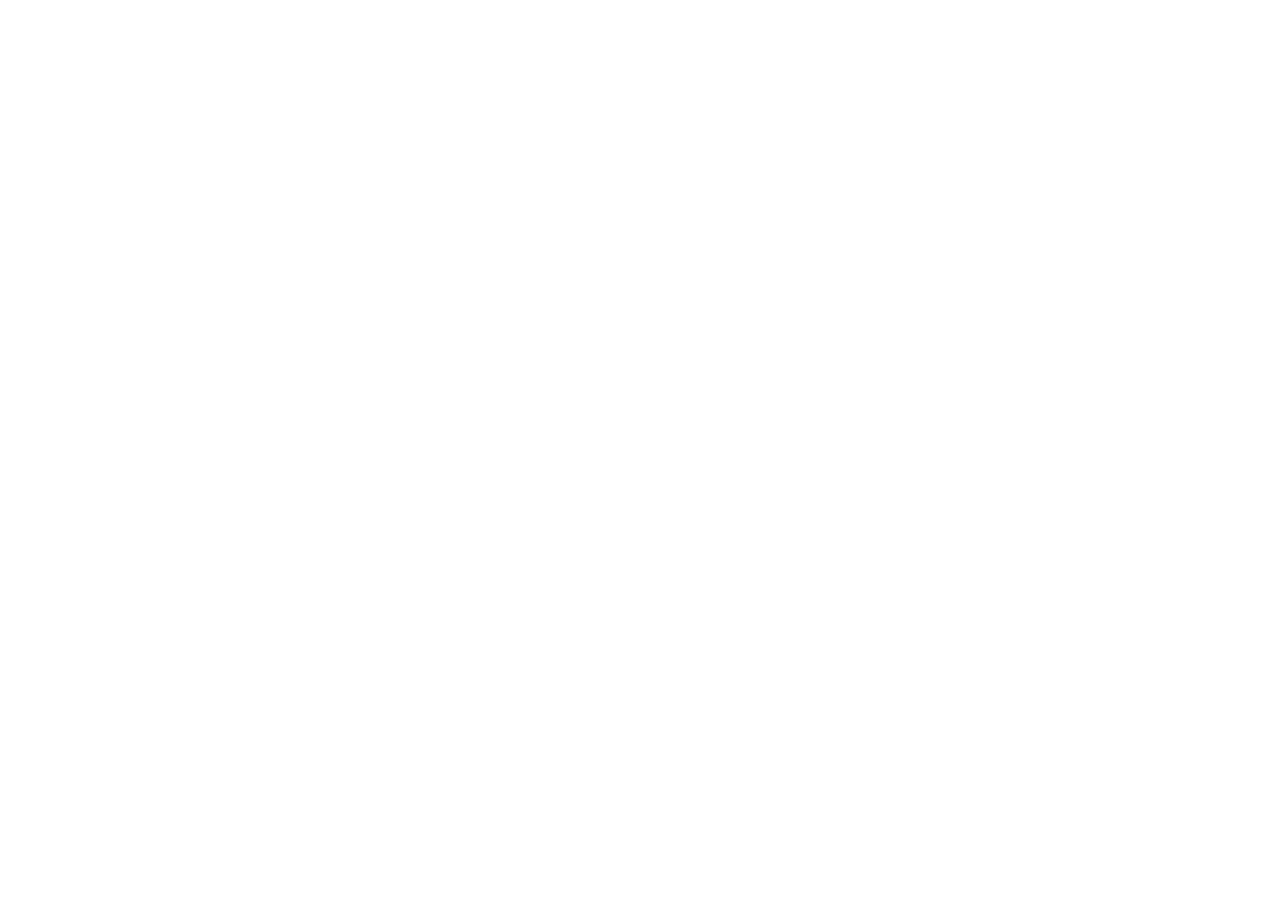
==== index.html @ 56e361b0 "Primeiro commit" ====
<!DOCTYPE html>
<html lang="en">

<head>
  <meta charset="UTF-8">
  <meta http-equiv="X-UA-Compatible" content="IE=edge">
  <meta name="viewport" content="width=device-width, initial-scale=1.0">
  <meta name="description" content="Bicicletas elétricas de alta precisão e qualidade,  feitas sob medida para o cliente. Explore o mundo na sua velocidade com a Bikcraft.">
  <link rel="stylesheet" href="./css/style.css">
  <title>Bikcraft - Bicicletas Elétricas</title>
</head>

<body>

</body>

</html>
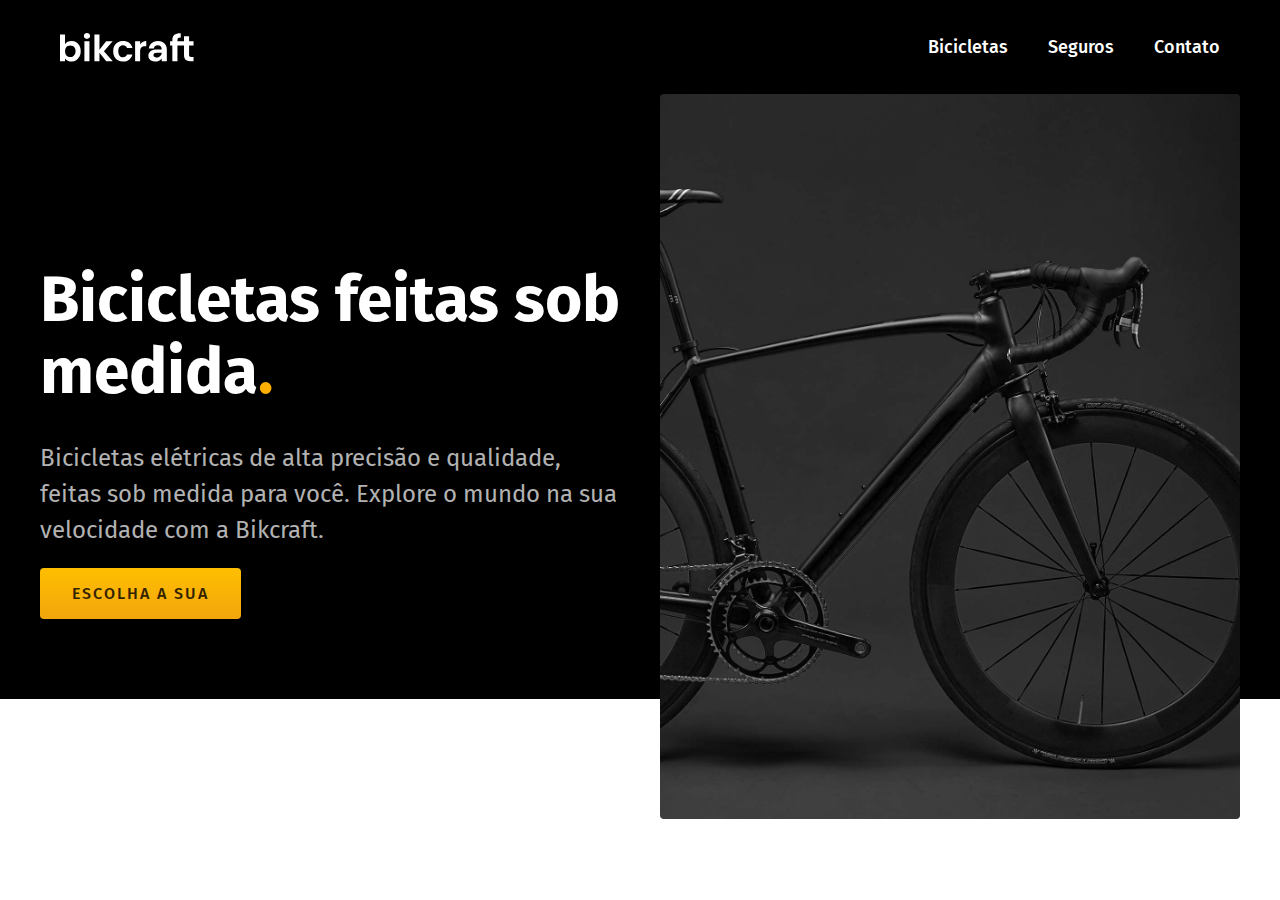
==== commit 4af3a6f2: "Intro Resp" ====
--- a/index.html
+++ b/index.html
@@ -6,12 +6,42 @@
   <meta http-equiv="X-UA-Compatible" content="IE=edge">
   <meta name="viewport" content="width=device-width, initial-scale=1.0">
   <meta name="description" content="Bicicletas elétricas de alta precisão e qualidade,  feitas sob medida para o cliente. Explore o mundo na sua velocidade com a Bikcraft.">
+  <link rel="preconnect" href="https://fonts.googleapis.com">
+  <link rel="preconnect" href="https://fonts.gstatic.com" crossorigin>
+  <link href="https://fonts.googleapis.com/css2?family=Fira+Sans:ital,wght@0,100;0,200;0,300;0,400;0,500;0,600;0,700;0,800;0,900;1,100;1,200;1,300;1,400;1,500;1,600;1,700;1,800;1,900&display=swap" rel="stylesheet">
   <link rel="stylesheet" href="./css/style.css">
   <title>Bikcraft - Bicicletas Elétricas</title>
 </head>
 
 <body>
+  <header class="header-bg">
+    <section class="header">
+      <a href="./">
+        <img src="./img/bikcraft.svg" alt="Bikcraft">
+      </a>
+      <nav aria-label="primaria">
+        <ul class="header-menu">
+          <li><a href="./bicicletas.html">Bicicletas</a></li>
+          <li><a href="./seguros.html">Seguros</a></li>
+          <li><a href="./contato.html">Contato</a></li>
+        </ul>
+      </nav>
+    </section>
+  </header>
+  <main class="introducao-bg">
+    <section class="introducao">
+      <div class="introducao-conteudo">
+        <h1>Bicicletas feitas sob medida<span>.</span>
+        </h1>
+        <p>Bicicletas elétricas de alta precisão e qualidade, feitas sob medida para você. Explore o mundo na sua velocidade com a Bikcraft.</p>
+        <a href="./bicicletas.html">escolha a sua</a>
+      </div>
+      <div>
+        <img src="./img/fotos/introducao.jpg" alt="Bicleta Preta">
+      </div>
 
+    </section>
+  </main>
 </body>
 
 </html>--- a/css/style.css
+++ b/css/style.css
@@ -0,0 +1,218 @@
+body {
+  margin: 0px;
+  font-family: "Fira Sans", sans-serif;
+}
+
+h1,
+h2,
+h3,
+h4,
+h5,
+p,
+ul,
+li {
+  margin: 0;
+  padding: 0;
+}
+
+img {
+  max-width: 100%;
+  display: block;
+}
+
+ul {
+  list-style: none;
+}
+
+a {
+  color: inherit;
+  text-decoration: none;
+}
+
+.header-bg {
+  background-color: #000000;
+}
+
+.header {
+  display: flex;
+  flex-wrap: wrap;
+  gap: 20px;
+  justify-content: space-between;
+  align-items: center;
+  box-sizing: border-box;
+  padding: 20px;
+  max-width: 1200px;
+  margin-left: auto;
+  margin-right: auto;
+}
+
+.header-menu {
+  display: flex;
+  flex-wrap: wrap;
+  gap: 40px;
+}
+
+.header-menu a {
+  display: inline-block;
+  padding: 16px 0px;
+  color: #ffffff;
+  font-size: 18px;
+  position: relative;
+  font-weight: 500;
+}
+
+.header-menu a:after {
+  content: "";
+  width: 0px;
+  height: 2px;
+  display: block;
+  background-color: #ffb000;
+  margin-top: 4px;
+  position: absolute;
+}
+
+.header-menu a:hover:after {
+  width: 35%;
+  transition: ease-in-out 0.3s;
+  color: #ffb000;
+}
+
+.header-menu a:hover {
+  transition: ease-in-out 0.5s;
+  color: #ffb000;
+}
+
+@media (max-width: 800px) {
+  .header-menu {
+    gap: 20px;
+  }
+
+  .header-menu a {
+    background-color: #111111;
+    padding: 12px 16px;
+    border-radius: 4px;
+  }
+
+  .header-menu a:hover {
+    background-color: #2e2e2e;
+  }
+
+  .header a::after {
+    display: none;
+  }
+}
+
+@media (max-width: 600px) {
+  .header-menu {
+    gap: 12px;
+  }
+
+  .header-menu a {
+    background-color: #111111;
+    padding: 8px 12px;
+    font-size: 14px;
+  }
+}
+
+.introducao-bg {
+  background-color: #000000;
+  color: #ffffff;
+  box-shadow: inset 0 -120px #ffffff;
+}
+
+.introducao {
+  display: grid;
+  grid-template-columns: 1fr 1fr;
+  gap: 0px 40px;
+  max-width: 1200px;
+  padding-left: 20px;
+  padding-right: 20px;
+  margin-left: auto;
+  margin-right: auto;
+}
+
+.introducao-conteudo {
+  align-self: end;
+  padding-bottom: 200px;
+}
+
+.introducao img {
+  height: 100%;
+  object-fit: cover;
+  border-radius: 4px;
+}
+
+.introducao h1 {
+  margin-bottom: 32px;
+  font-size: 64px;
+  line-height: 1.125;
+}
+
+.introducao h1 span {
+  color: #ffb000;
+}
+
+.introducao p {
+  margin-bottom: 20px;
+  font-size: 24px;
+  line-height: 1.5;
+  color: #b2b2b2;
+}
+
+.introducao a {
+  padding: 16px 32px;
+  display: inline-block;
+  background: linear-gradient(#ffbf00, #f2a50c);
+  border-radius: 4px;
+  text-transform: uppercase;
+  font-weight: 500;
+  letter-spacing: 2px;
+  color: #332200;
+  box-shadow: 0 1px 2px rgba(0, 0, 0, 0.4);
+}
+
+.introducao a:hover {
+  background: linear-gradient(#d39e00, #f1a100);
+}
+
+@media (max-width: 600px) {
+  .introducao a {
+    padding: 12px 16px;
+    font-size: 16px;
+  }
+}
+
+@media (max-width: 1200px) {
+  .introducao h1 {
+    font-size: 48px;
+  }
+  .introducao p {
+    font-size: 18px;
+  }
+}
+
+@media (max-width: 800px) {
+  .introducao-bg {
+    background-color: #111111;
+    padding-top: 40px;
+    box-shadow: inset 0 -60px #ffffff;
+  }
+
+  .introducao {
+    grid-template-columns: 1fr;
+    gap: 32px;
+  }
+
+  .introducao-conteudo {
+    padding-bottom: 0px;
+  }
+
+  .introducao h1 {
+    font-size: 32px;
+    margin-bottom: 16px;
+  }
+  introducao img {
+    height: 300px;
+    width: 100%;
+  }
+}
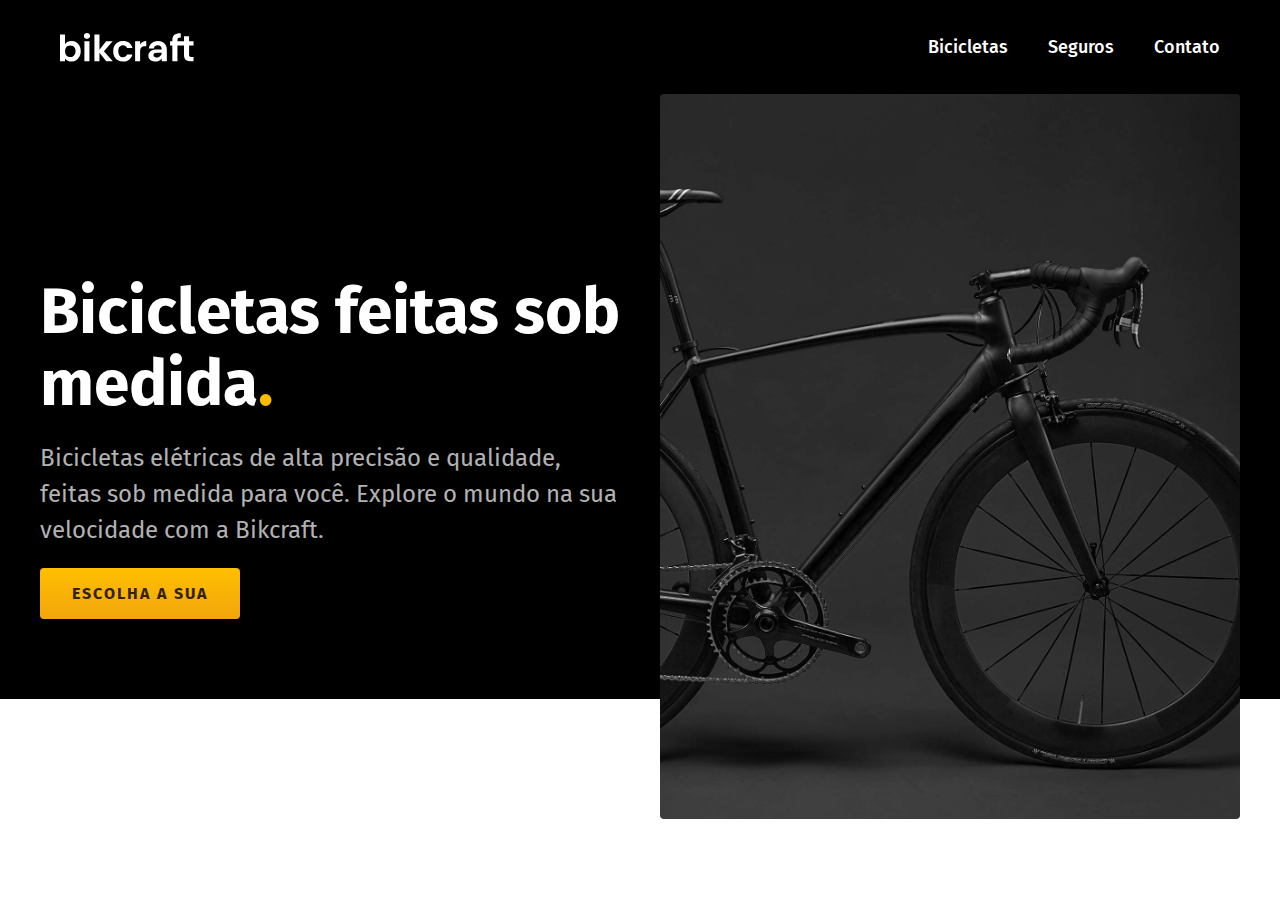
==== commit 3ce16256: "cores" ====
--- a/index.html
+++ b/index.html
@@ -31,10 +31,10 @@
   <main class="introducao-bg">
     <section class="introducao">
       <div class="introducao-conteudo">
-        <h1>Bicicletas feitas sob medida<span>.</span>
+        <h1 class="texto-grande cor-0">Bicicletas feitas sob medida<span class="cor-p1">.</span>
         </h1>
-        <p>Bicicletas elétricas de alta precisão e qualidade, feitas sob medida para você. Explore o mundo na sua velocidade com a Bikcraft.</p>
-        <a href="./bicicletas.html">escolha a sua</a>
+        <p class="texto-medio cor-5">Bicicletas elétricas de alta precisão e qualidade, feitas sob medida para você. Explore o mundo na sua velocidade com a Bikcraft.</p>
+        <a class="botao" href="./bicicletas.html">escolha a sua</a>
       </div>
       <div>
         <img src="./img/fotos/introducao.jpg" alt="Bicleta Preta">
--- a/css/style.css
+++ b/css/style.css
@@ -1,218 +1,6 @@
-body {
-  margin: 0px;
-  font-family: "Fira Sans", sans-serif;
-}
-
-h1,
-h2,
-h3,
-h4,
-h5,
-p,
-ul,
-li {
-  margin: 0;
-  padding: 0;
-}
-
-img {
-  max-width: 100%;
-  display: block;
-}
-
-ul {
-  list-style: none;
-}
-
-a {
-  color: inherit;
-  text-decoration: none;
-}
-
-.header-bg {
-  background-color: #000000;
-}
-
-.header {
-  display: flex;
-  flex-wrap: wrap;
-  gap: 20px;
-  justify-content: space-between;
-  align-items: center;
-  box-sizing: border-box;
-  padding: 20px;
-  max-width: 1200px;
-  margin-left: auto;
-  margin-right: auto;
-}
-
-.header-menu {
-  display: flex;
-  flex-wrap: wrap;
-  gap: 40px;
-}
-
-.header-menu a {
-  display: inline-block;
-  padding: 16px 0px;
-  color: #ffffff;
-  font-size: 18px;
-  position: relative;
-  font-weight: 500;
-}
-
-.header-menu a:after {
-  content: "";
-  width: 0px;
-  height: 2px;
-  display: block;
-  background-color: #ffb000;
-  margin-top: 4px;
-  position: absolute;
-}
-
-.header-menu a:hover:after {
-  width: 35%;
-  transition: ease-in-out 0.3s;
-  color: #ffb000;
-}
-
-.header-menu a:hover {
-  transition: ease-in-out 0.5s;
-  color: #ffb000;
-}
-
-@media (max-width: 800px) {
-  .header-menu {
-    gap: 20px;
-  }
-
-  .header-menu a {
-    background-color: #111111;
-    padding: 12px 16px;
-    border-radius: 4px;
-  }
-
-  .header-menu a:hover {
-    background-color: #2e2e2e;
-  }
-
-  .header a::after {
-    display: none;
-  }
-}
-
-@media (max-width: 600px) {
-  .header-menu {
-    gap: 12px;
-  }
-
-  .header-menu a {
-    background-color: #111111;
-    padding: 8px 12px;
-    font-size: 14px;
-  }
-}
-
-.introducao-bg {
-  background-color: #000000;
-  color: #ffffff;
-  box-shadow: inset 0 -120px #ffffff;
-}
-
-.introducao {
-  display: grid;
-  grid-template-columns: 1fr 1fr;
-  gap: 0px 40px;
-  max-width: 1200px;
-  padding-left: 20px;
-  padding-right: 20px;
-  margin-left: auto;
-  margin-right: auto;
-}
-
-.introducao-conteudo {
-  align-self: end;
-  padding-bottom: 200px;
-}
-
-.introducao img {
-  height: 100%;
-  object-fit: cover;
-  border-radius: 4px;
-}
-
-.introducao h1 {
-  margin-bottom: 32px;
-  font-size: 64px;
-  line-height: 1.125;
-}
-
-.introducao h1 span {
-  color: #ffb000;
-}
-
-.introducao p {
-  margin-bottom: 20px;
-  font-size: 24px;
-  line-height: 1.5;
-  color: #b2b2b2;
-}
-
-.introducao a {
-  padding: 16px 32px;
-  display: inline-block;
-  background: linear-gradient(#ffbf00, #f2a50c);
-  border-radius: 4px;
-  text-transform: uppercase;
-  font-weight: 500;
-  letter-spacing: 2px;
-  color: #332200;
-  box-shadow: 0 1px 2px rgba(0, 0, 0, 0.4);
-}
-
-.introducao a:hover {
-  background: linear-gradient(#d39e00, #f1a100);
-}
-
-@media (max-width: 600px) {
-  .introducao a {
-    padding: 12px 16px;
-    font-size: 16px;
-  }
-}
-
-@media (max-width: 1200px) {
-  .introducao h1 {
-    font-size: 48px;
-  }
-  .introducao p {
-    font-size: 18px;
-  }
-}
-
-@media (max-width: 800px) {
-  .introducao-bg {
-    background-color: #111111;
-    padding-top: 40px;
-    box-shadow: inset 0 -60px #ffffff;
-  }
-
-  .introducao {
-    grid-template-columns: 1fr;
-    gap: 32px;
-  }
-
-  .introducao-conteudo {
-    padding-bottom: 0px;
-  }
-
-  .introducao h1 {
-    font-size: 32px;
-    margin-bottom: 16px;
-  }
-  introducao img {
-    height: 300px;
-    width: 100%;
-  }
-}
+@import "./global/global.css";
+@import "./utilidades/tipografia.css";
+@import "./global/header.css";
+@import "./home/introducao.css";
+@import "./utilidades/componentes.css";
+@import "./utilidades/cores.css";
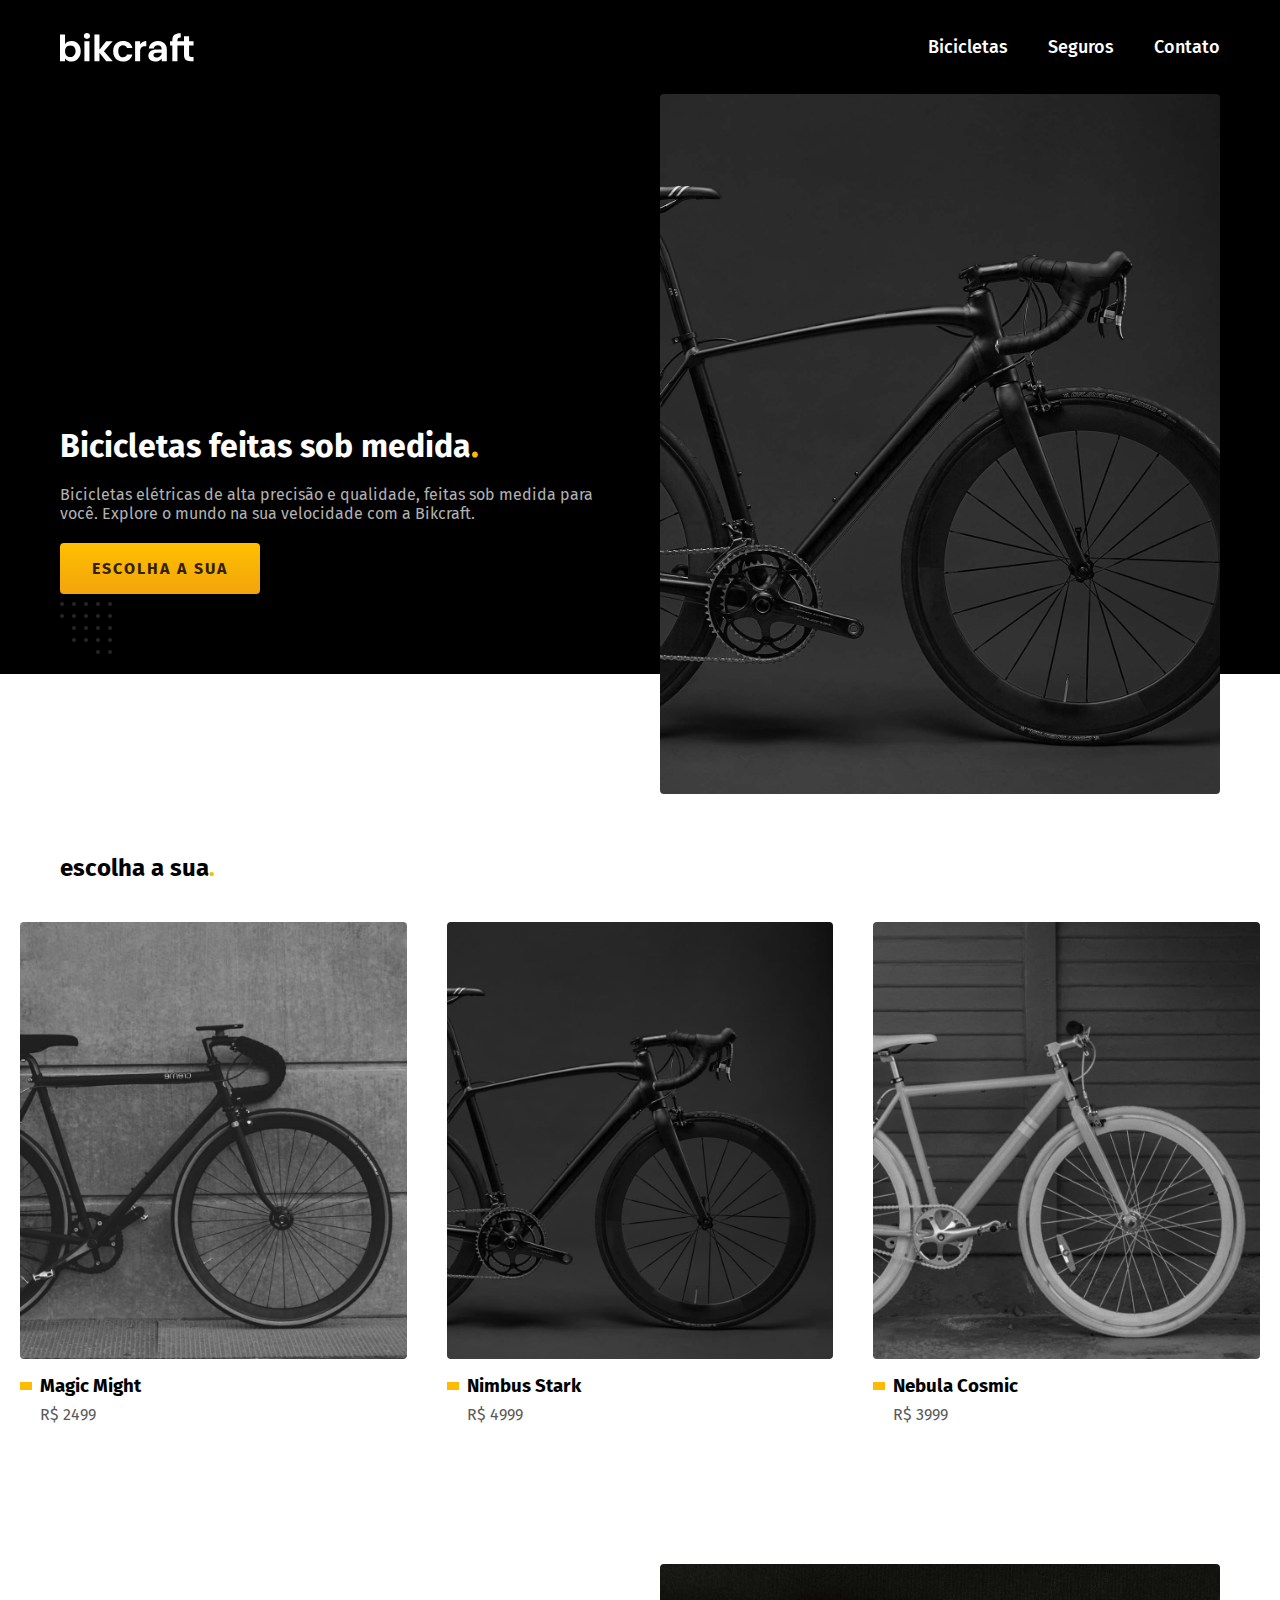
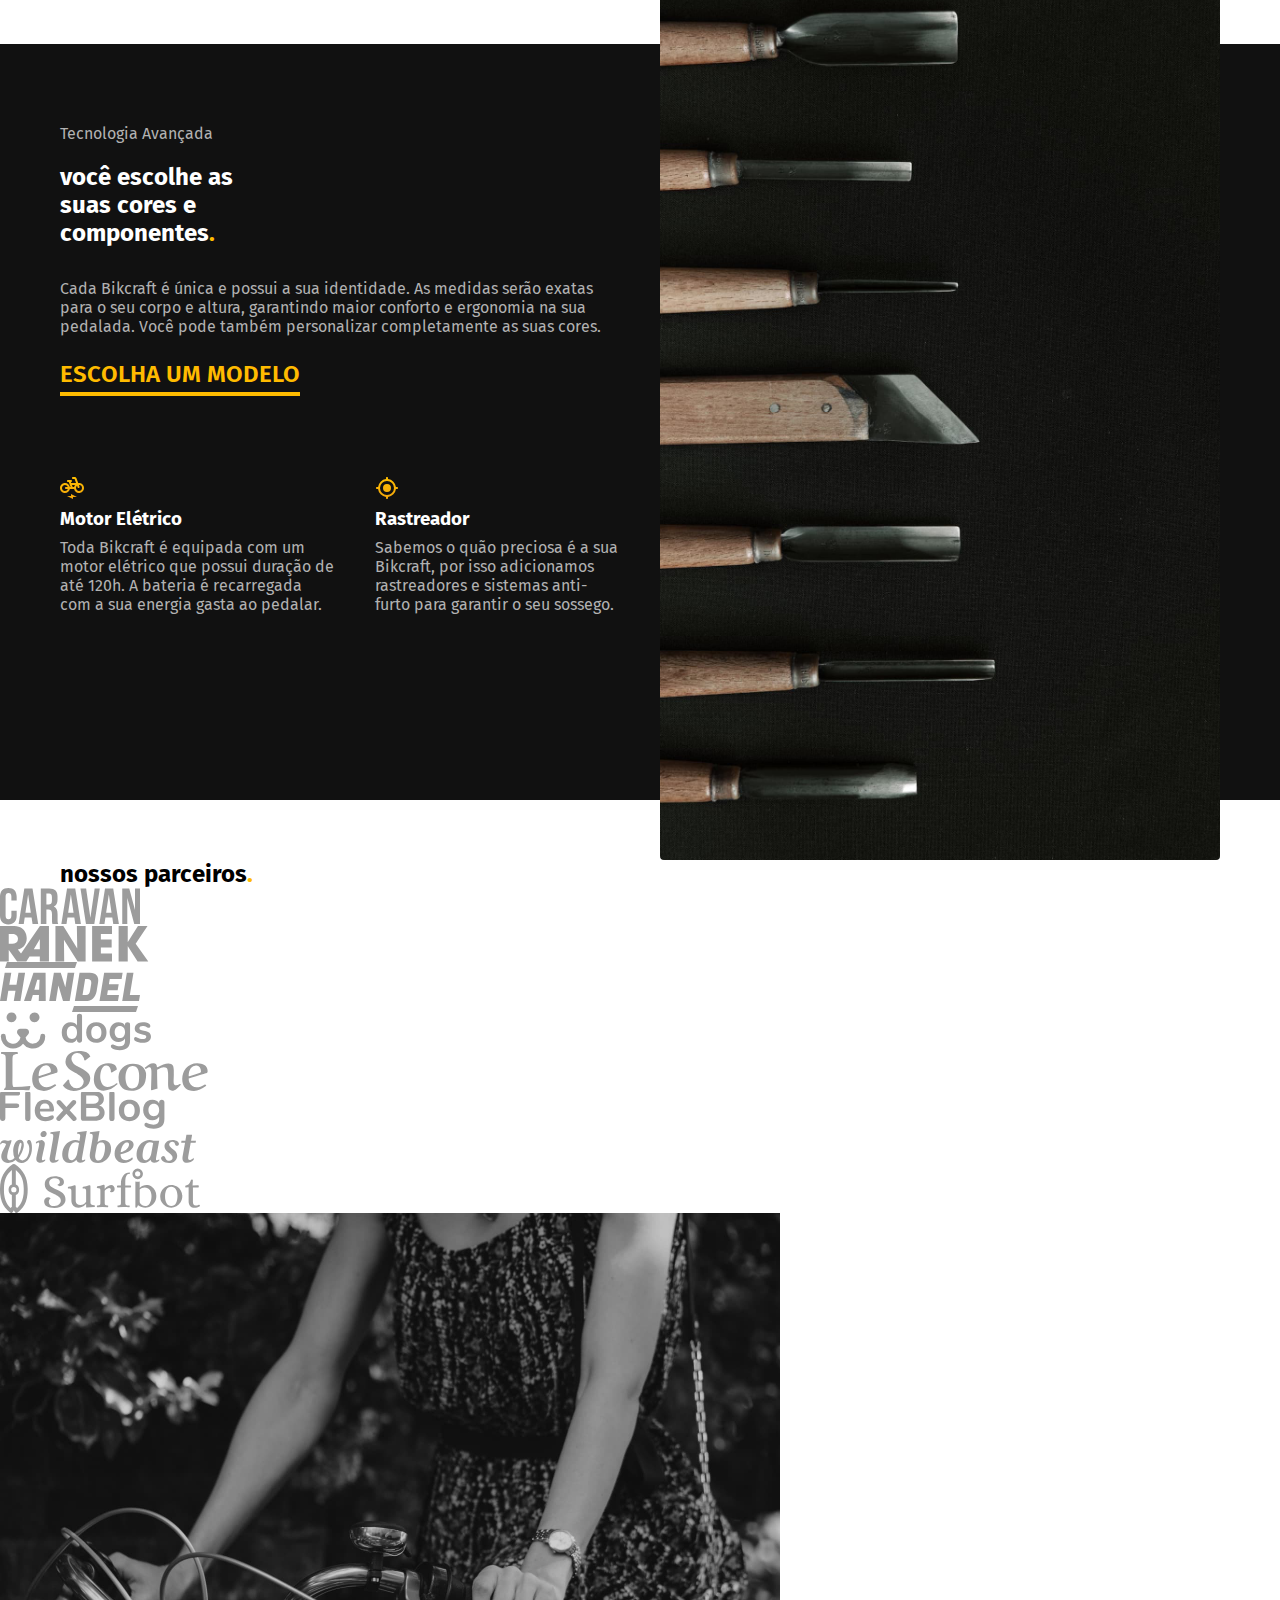
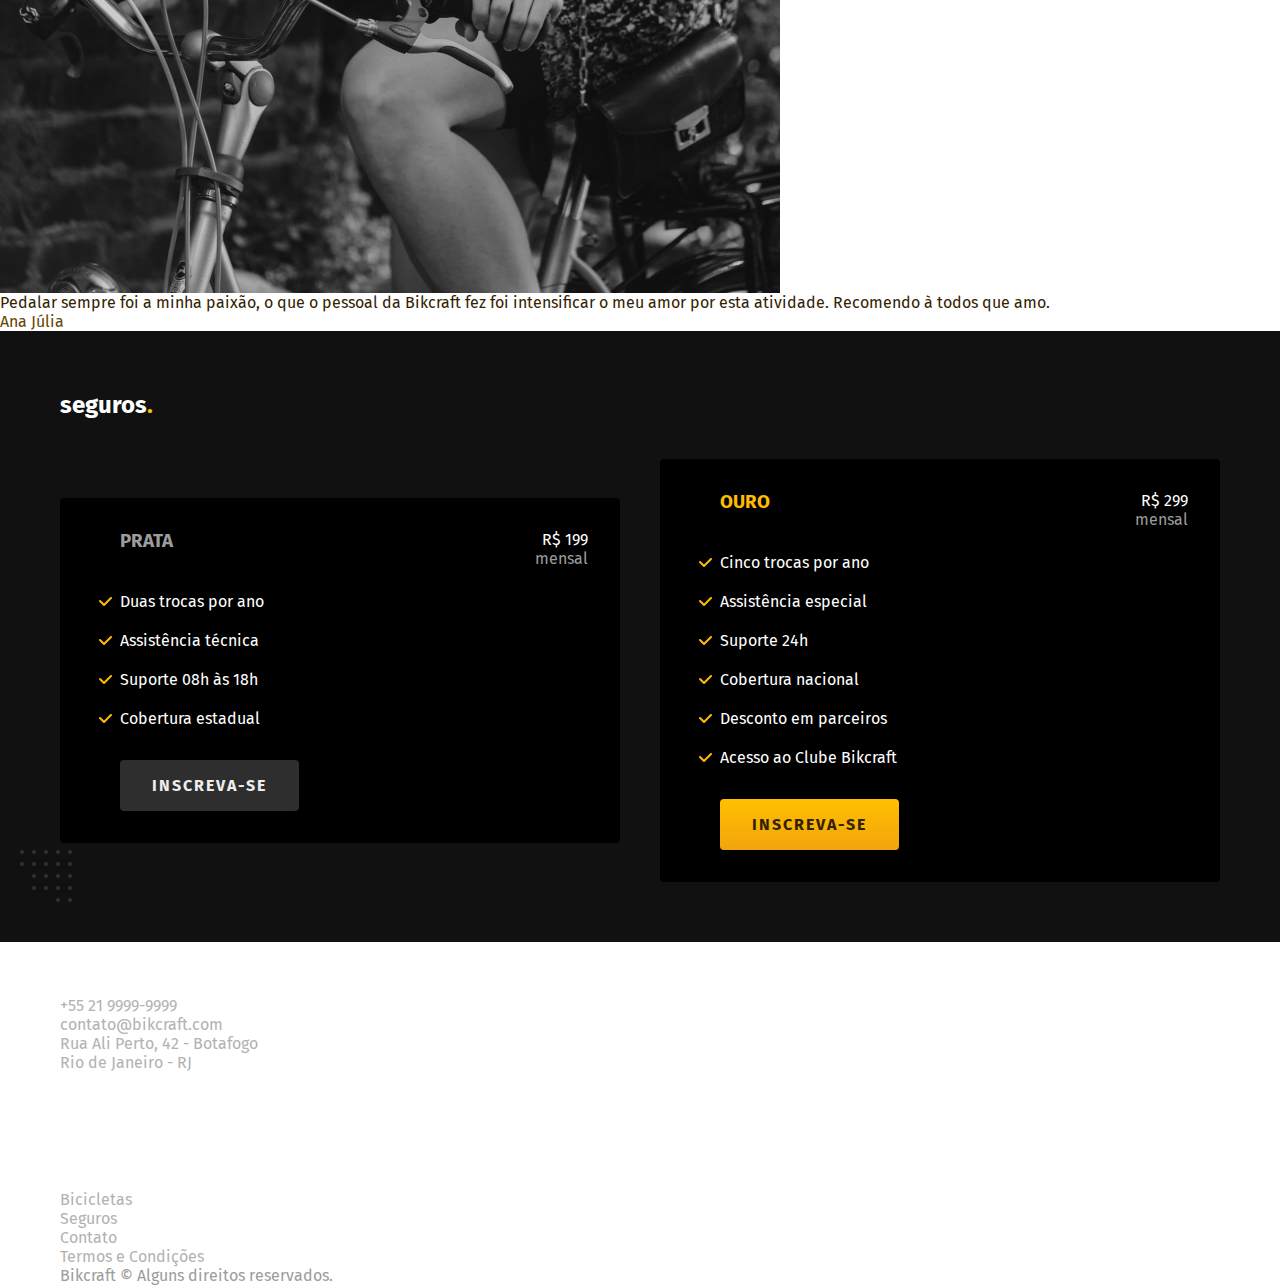
==== commit 67ab9c45: "tudo" ====
--- a/index.html
+++ b/index.html
@@ -1,47 +1,193 @@
 <!DOCTYPE html>
-<html lang="en">
+<html lang="pt-br">
 
 <head>
   <meta charset="UTF-8">
   <meta http-equiv="X-UA-Compatible" content="IE=edge">
   <meta name="viewport" content="width=device-width, initial-scale=1.0">
   <meta name="description" content="Bicicletas elétricas de alta precisão e qualidade,  feitas sob medida para o cliente. Explore o mundo na sua velocidade com a Bikcraft.">
+  <link rel="icon" href="./img/favicon.svg" type="image/svg+xml">
   <link rel="preconnect" href="https://fonts.googleapis.com">
   <link rel="preconnect" href="https://fonts.gstatic.com" crossorigin>
   <link href="https://fonts.googleapis.com/css2?family=Fira+Sans:ital,wght@0,100;0,200;0,300;0,400;0,500;0,600;0,700;0,800;0,900;1,100;1,200;1,300;1,400;1,500;1,600;1,700;1,800;1,900&display=swap" rel="stylesheet">
+  <link rel="preload" href="./css/style.css" as="style">
   <link rel="stylesheet" href="./css/style.css">
   <title>Bikcraft - Bicicletas Elétricas</title>
 </head>
 
-<body>
+<body id="home">
   <header class="header-bg">
-    <section class="header">
+    <div class="header container">
       <a href="./">
-        <img src="./img/bikcraft.svg" alt="Bikcraft">
+        <img src="./img/bikcraft.svg" alt="Bikcraft" width="136" height="32">
       </a>
       <nav aria-label="primaria">
-        <ul class="header-menu">
+        <ul class="header-menu font-1-m cor-0">
           <li><a href="./bicicletas.html">Bicicletas</a></li>
           <li><a href="./seguros.html">Seguros</a></li>
           <li><a href="./contato.html">Contato</a></li>
         </ul>
       </nav>
-    </section>
+    </div>
   </header>
+
   <main class="introducao-bg">
-    <section class="introducao">
+    <div class="introducao container">
       <div class="introducao-conteudo">
-        <h1 class="texto-grande cor-0">Bicicletas feitas sob medida<span class="cor-p1">.</span>
-        </h1>
-        <p class="texto-medio cor-5">Bicicletas elétricas de alta precisão e qualidade, feitas sob medida para você. Explore o mundo na sua velocidade com a Bikcraft.</p>
-        <a class="botao" href="./bicicletas.html">escolha a sua</a>
+        <h1 class="font-1-xxl cor-0">Bicicletas feitas sob medida<span class="cor-p1">.</span></h1>
+        <p class="font-2-l cor-5">Bicicletas elétricas de alta precisão e qualidade, feitas sob medida para você. Explore o mundo na sua velocidade com a Bikcraft.</p>
+        <a class="botao" href="./bicicletas.html">Escolha a sua</a>
       </div>
-      <div>
-        <img src="./img/fotos/introducao.jpg" alt="Bicleta Preta">
+      <picture>
+        <source media="(max-width: 800px)" srcset="./img/bicicletas/nimbus.jpg">
+        <img src="./img/fotos/introducao.jpg" alt="Bicicleta preta com motor elétrico" width="640" height="800">
+      </picture>
+    </div>
+  </main>
+
+  <article class="bicicletas-lista">
+    <h2 class="container font-1-xxl">escolha a sua<span class="cor-p1">.</span></h2>
+
+    <ul>
+      <li>
+        <a href="./bicicletas/magic.html">
+          <img src="./img/bicicletas/magic-home.jpg" alt="Bicicleta preta" width="460" height="520">
+          <h3 class="font-1-xl">Magic Might</h3>
+          <span class="font-2-m cor-8">R$ 2499</span>
+        </a>
+      </li>
+      <li>
+        <a href="./bicicletas/nimbus.html">
+          <img src="./img/bicicletas/nimbus-home.jpg" alt="Bicicleta preta" width="460" height="520">
+          <h3 class="font-1-xl">Nimbus Stark</h3>
+          <span class="font-2-m cor-8">R$ 4999</span>
+        </a>
+      </li>
+      <li>
+        <a href="./bicicletas/nebula.html">
+          <img src="./img/bicicletas/nebula-home.jpg" alt="Bicicleta branca" width="460" height="520">
+          <h3 class="font-1-xl">Nebula Cosmic</h3>
+          <span class="font-2-m cor-8">R$ 3999</span>
+        </a>
+      </li>
+    </ul>
+  </article>
+
+  <article class="tecnologia-bg">
+    <div class="tecnologia container">
+      <div class="tecnologia-conteudo">
+        <span class="font-2-l-b cor-5">Tecnologia Avançada</span>
+        <h2 class="font-1-xxl cor-0">você escolhe as<br>suas cores e<br>componentes<span class="cor-p1">.</span></h2>
+        <p class="font-2-l cor-5">Cada Bikcraft é única e possui a sua identidade. As medidas serão exatas para o seu corpo e altura, garantindo maior conforto e ergonomia na sua pedalada. Você pode também personalizar completamente as suas cores.</p>
+        <a class="link" href="./bicicletas.html">Escolha um modelo</a>
+        <div class="tecnologia-vantagens">
+          <div>
+            <img src="./img/icones/eletrica.svg" alt="" width="24" height="24">
+            <h3 class="font-1-m cor-0">Motor Elétrico</h3>
+            <p class="font-2-s cor-5">Toda Bikcraft é equipada com um motor elétrico que possui duração de até 120h. A bateria é recarregada com a sua energia gasta ao pedalar.</p>
+          </div>
+          <div>
+            <img src="./img/icones/rastreador.svg" alt="" width="24" height="24">
+            <h3 class="font-1-m cor-0">Rastreador</h3>
+            <p class="font-2-s cor-5">Sabemos o quão preciosa é a sua Bikcraft, por isso adicionamos rastreadores e sistemas anti-furto para garantir o seu sossego.</p>
+          </div>
+        </div>
       </div>
+      <div class="tecnologia-imagem">
+        <img src="./img/fotos/tecnologia.jpg" alt="" width="700" height="1120">
+      </div>
+    </div>
+  </article>
 
-    </section>
-  </main>
+  <section class="parceiros" aria-label="Nossos Parceiros">
+    <h2 class="container font-1-xxl">nossos parceiros<span class="cor-p1">.</span></h2>
+    <ul>
+      <li><img src="./img/parceiros/caravan.svg" alt="Caravan" width="140" height="38"></li>
+      <li><img src="./img/parceiros/ranek.svg" alt="Ranek" width="149" height="36"></li>
+      <li><img src="./img/parceiros/handel.svg" alt="Handel" width="140" height="50"></li>
+      <li><img src="./img/parceiros/dogs.svg" alt="Dogs" width="152" height="39"></li>
+      <li><img src="./img/parceiros/lescone.svg" alt="LeScone" width="208" height="41"></li>
+      <li><img src="./img/parceiros/flexblog.svg" alt="FlexBlog" width="165" height="38"></li>
+      <li><img src="./img/parceiros/wildbeast.svg" alt="Wildbeast" width="196" height="34"></li>
+      <li><img src="./img/parceiros/surfbot.svg" alt="Surfbot" width="200" height="49"></li>
+    </ul>
+  </section>
+
+  <section class="depoimento" aria-label="Depoimento">
+    <div>
+      <img src="./img/fotos/depoimento.jpg" alt="Pessoa pedalando uma bicileta Bikcraft" width="780" height="680">
+    </div>
+    <div class="depoimento-conteudo">
+      <blockquote class="font-1-xl cor-p5">
+        <p>Pedalar sempre foi a minha paixão, o que o pessoal da Bikcraft fez foi intensificar o meu amor por esta atividade. Recomendo à todos que amo.</p>
+      </blockquote>
+      <span class="font-1-m-b cor-p4">Ana Júlia</span>
+    </div>
+  </section>
+
+  <article class="seguros-bg">
+    <div class="seguros container">
+      <h2 class="font-1-xxl cor-0">seguros<span class="cor-p1">.</span></h2>
+      <div class="seguros-item">
+        <h3 class="font-1-xl cor-6">PRATA</h3>
+        <span class="font-1-xl cor-0">R$ 199 <span class="font-1-xs cor-6">mensal</span></span>
+        <ul class="font-2-m cor-0">
+          <li>Duas trocas por ano</li>
+          <li>Assistência técnica</li>
+          <li>Suporte 08h às 18h</li>
+          <li>Cobertura estadual</li>
+        </ul>
+        <a class="botao secundario" href="./orcamento.html?tipo=seguro&produto=prata">Inscreva-se</a>
+      </div>
+      <div class="seguros-item">
+        <h3 class="font-1-xl cor-p1">OURO</h3>
+        <span class="font-1-xl cor-0">R$ 299 <span class="font-1-xs cor-6">mensal</span></span>
+        <ul class="font-2-m cor-0">
+          <li>Cinco trocas por ano</li>
+          <li>Assistência especial</li>
+          <li>Suporte 24h</li>
+          <li>Cobertura nacional</li>
+          <li>Desconto em parceiros</li>
+          <li>Acesso ao Clube Bikcraft</li>
+        </ul>
+        <a class="botao" href="./orcamento.html?tipo=seguro&produto=ouro">Inscreva-se</a>
+      </div>
+    </div>
+  </article>
+
+  <footer class="footer-bg">
+    <div class="footer container">
+      <img src="./img/bikcraft.svg" alt="Bikcraft" width="136" height="32">
+      <div class="footer-contato">
+        <h3 class="font-2-l-b cor-0">Contato</h3>
+        <ul class="font-2-m cor-5">
+          <li><a href="tel: +5521966666">+55 21 9999-9999</a></li>
+          <li><a href="mailto:contato@bikcraft.com">contato@bikcraft.com</a></li>
+          <li>Rua Ali Perto, 42 - Botafogo</li>
+          <li>Rio de Janeiro - RJ</li>
+        </ul>
+        <div class="footer-redes">
+          <a href="./"><img src="./img/redes/instagram.svg" alt="Instagram" width="32" height="32"></a>
+          <a href="./"><img src="./img/redes/facebook.svg" alt="Facebook" width="32" height="32"></a>
+          <a href="./"><img src="./img/redes/youtube.svg" alt="Youtube" width="32" height="32"></a>
+        </div>
+      </div>
+      <div class="footer-informacoes">
+        <h3 class="font-2-l-b cor-0">Informações</h3>
+        <nav>
+          <ul class="font-1-m cor-5">
+            <li><a href="./bicicletas.html">Bicicletas</a></li>
+            <li><a href="./seguros.html">Seguros</a></li>
+            <li><a href="./contato.html">Contato</a></li>
+            <li><a href="./termos.html">Termos e Condições</a></li>
+          </ul>
+        </nav>
+      </div>
+      <p class="font-2-m cor-6 footer-copy">Bikcraft © Alguns direitos reservados.</p>
+    </div>
+  </footer>
+
+  <script src="./js/script.js"></script>
 </body>
 
 </html>--- a/css/style.css
+++ b/css/style.css
@@ -1,6 +1,22 @@
 @import "./global/global.css";
 @import "./utilidades/tipografia.css";
 @import "./global/header.css";
+@import "./global/footer.css";
 @import "./home/introducao.css";
+@import "./home/tecnologia.css";
+@import "./home/parceiros.css";
+@import "./home/depoimento.css";
 @import "./utilidades/componentes.css";
 @import "./utilidades/cores.css";
+@import "./utilidades/formulario.css";
+@import "./bicicleta/bicicleta.css";
+@import "./bicicleta/seguro.css";
+@import "./bicicletas/bicicletas-lista.css";
+@import "./bicicletas/bicicletas.css";
+@import "./seguros/seguros.css";
+@import "./seguros/perguntas.css";
+@import "./seguros/vantagens.css";
+@import "./termos/termos.css";
+@import "./contato/contato.css";
+@import "./contato/lojas.css";
+@import "./orcamento/orcamento.css";
--- a/css/style.css
+++ b/css/style.css
@@ -1,6 +1,22 @@
 @import "./global/global.css";
 @import "./utilidades/tipografia.css";
 @import "./global/header.css";
+@import "./global/footer.css";
 @import "./home/introducao.css";
+@import "./home/tecnologia.css";
+@import "./home/parceiros.css";
+@import "./home/depoimento.css";
 @import "./utilidades/componentes.css";
 @import "./utilidades/cores.css";
+@import "./utilidades/formulario.css";
+@import "./bicicleta/bicicleta.css";
+@import "./bicicleta/seguro.css";
+@import "./bicicletas/bicicletas-lista.css";
+@import "./bicicletas/bicicletas.css";
+@import "./seguros/seguros.css";
+@import "./seguros/perguntas.css";
+@import "./seguros/vantagens.css";
+@import "./termos/termos.css";
+@import "./contato/contato.css";
+@import "./contato/lojas.css";
+@import "./orcamento/orcamento.css";
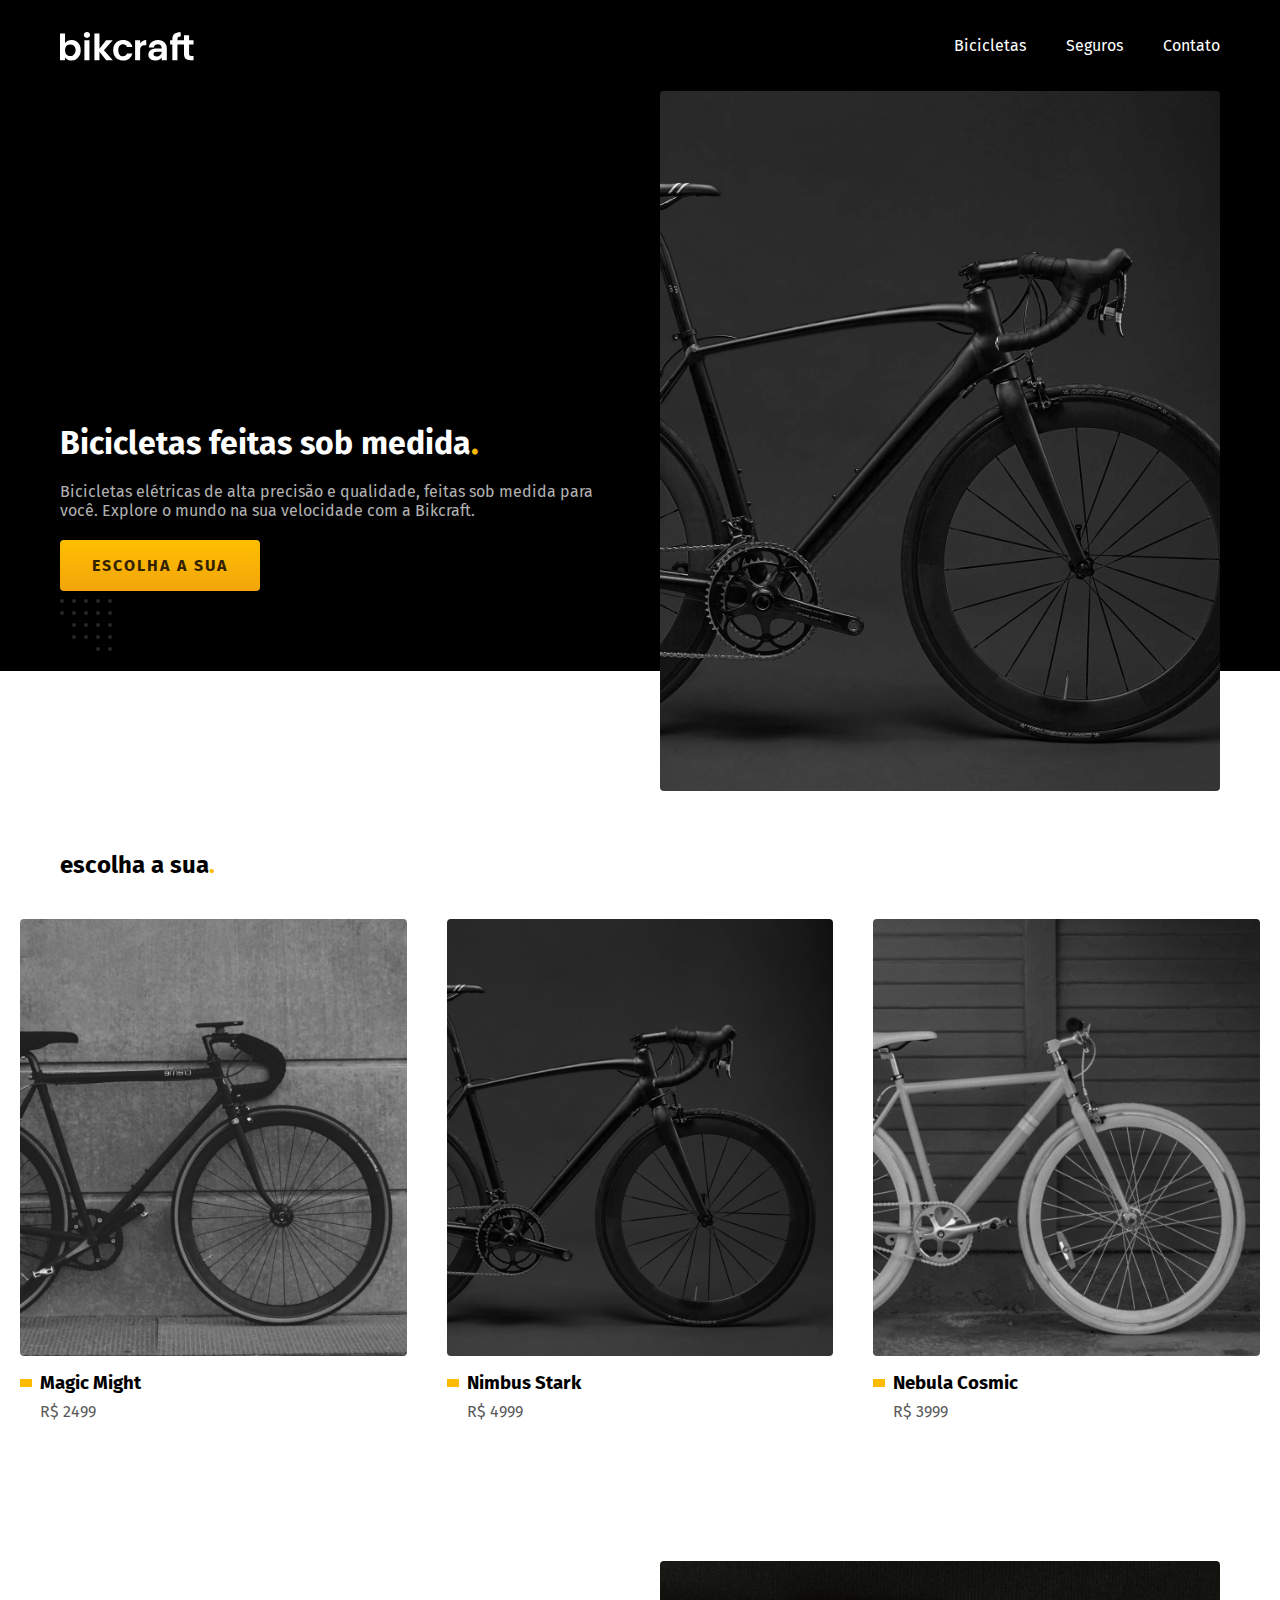
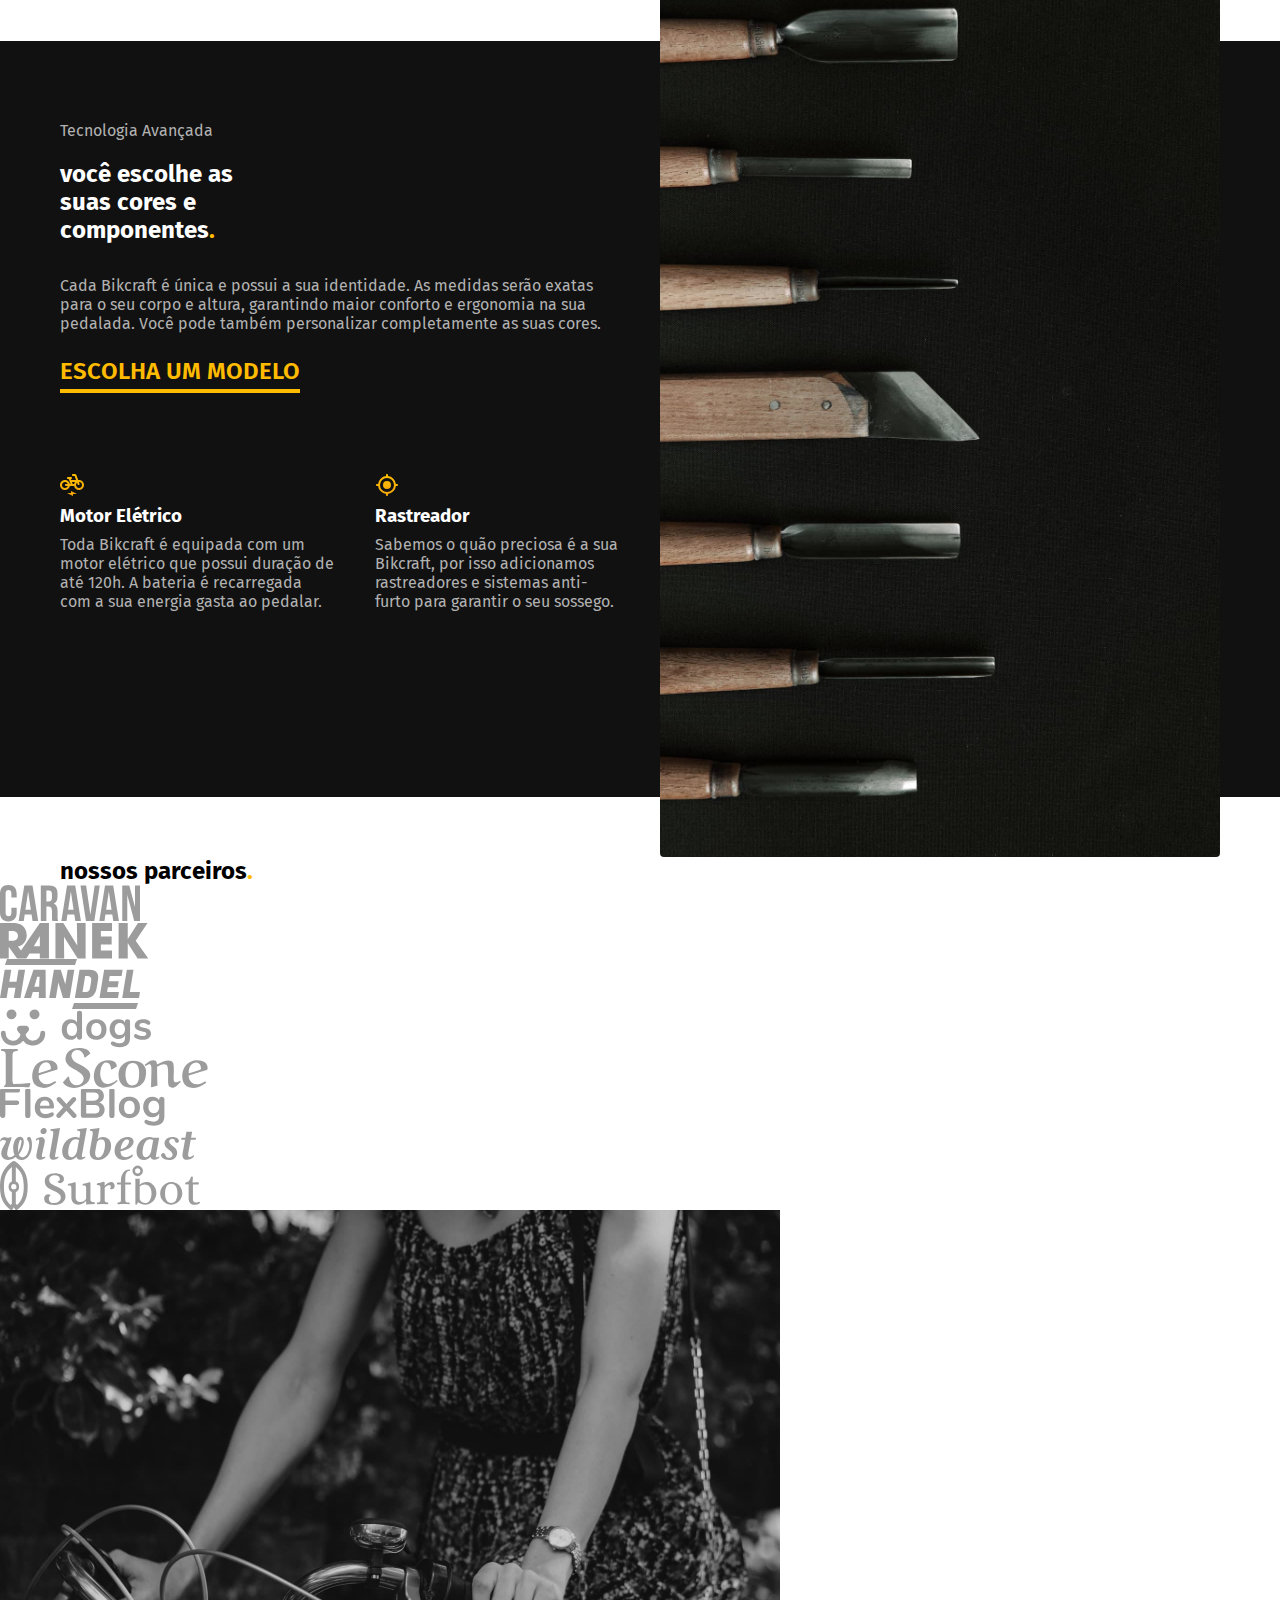
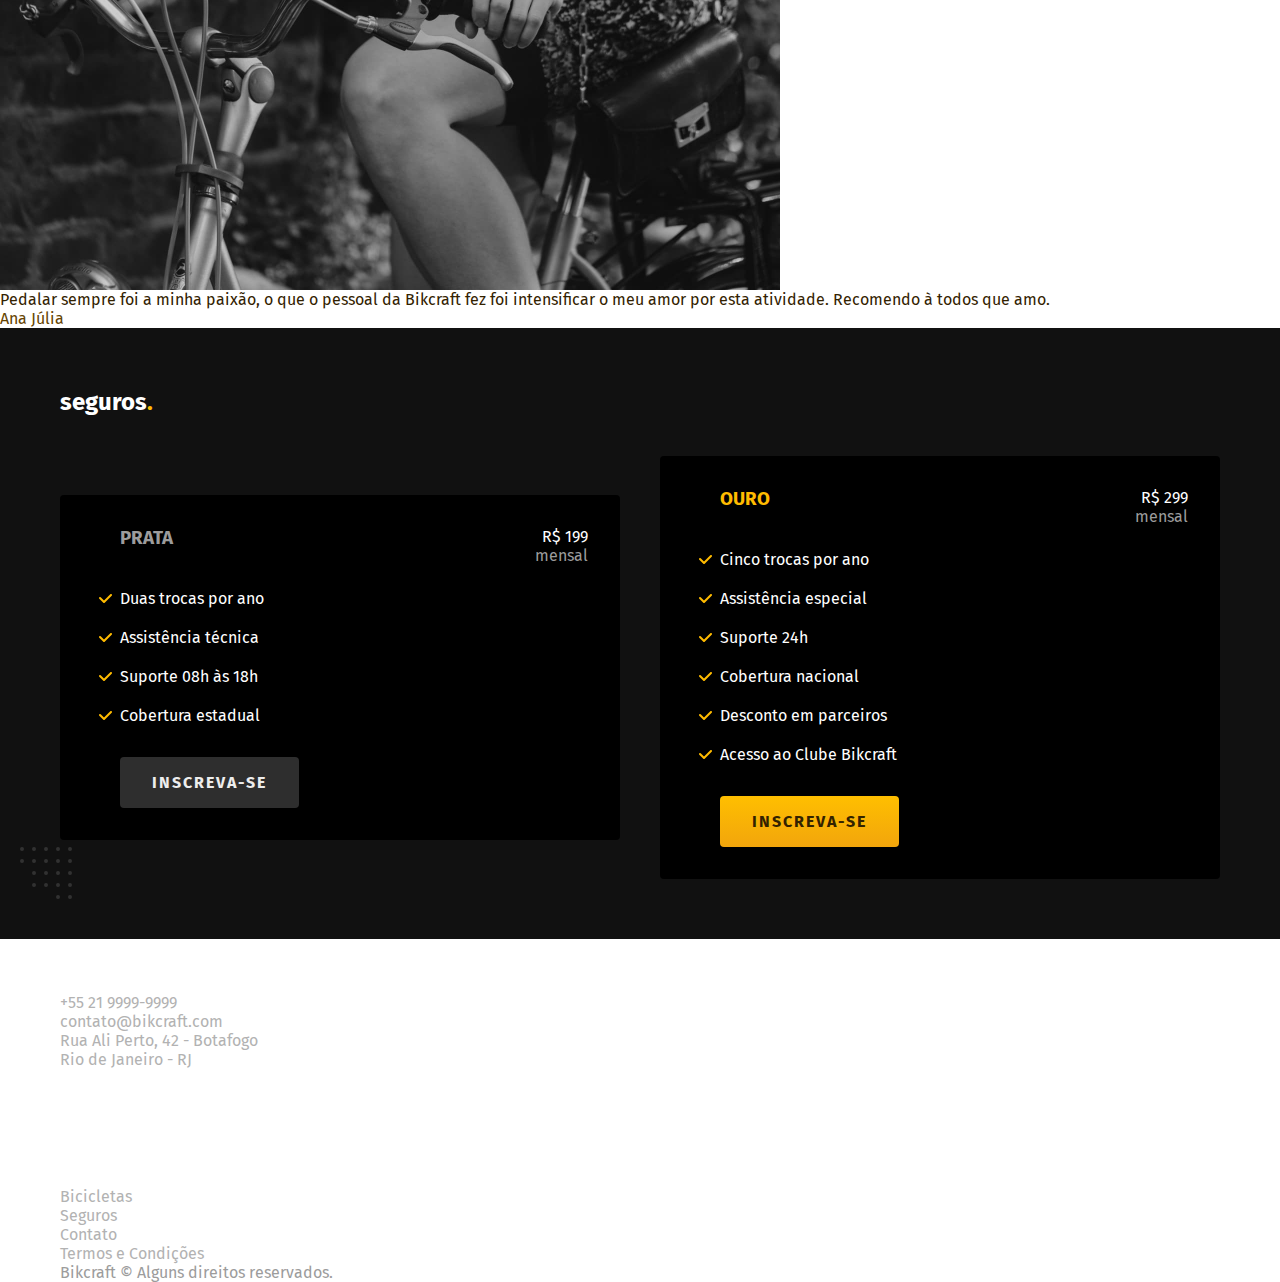
==== commit c5f473ef: "js finalizado" ====
--- a/index.html
+++ b/index.html
@@ -13,6 +13,8 @@
   <link rel="preload" href="./css/style.css" as="style">
   <link rel="stylesheet" href="./css/style.css">
   <title>Bikcraft - Bicicletas Elétricas</title>
+
+  <script>document.documentElement.classList.add('js')</script>
 </head>
 
 <body id="home">
@@ -33,12 +35,12 @@
 
   <main class="introducao-bg">
     <div class="introducao container">
-      <div class="introducao-conteudo">
+      <div class="introducao-conteudo fadeInLeft" data-anime="600">
         <h1 class="font-1-xxl cor-0">Bicicletas feitas sob medida<span class="cor-p1">.</span></h1>
         <p class="font-2-l cor-5">Bicicletas elétricas de alta precisão e qualidade, feitas sob medida para você. Explore o mundo na sua velocidade com a Bikcraft.</p>
         <a class="botao" href="./bicicletas.html">Escolha a sua</a>
       </div>
-      <picture>
+      <picture class="fadeInDown" data-anime="800">
         <source media="(max-width: 800px)" srcset="./img/bicicletas/nimbus.jpg">
         <img src="./img/fotos/introducao.jpg" alt="Bicicleta preta com motor elétrico" width="640" height="800">
       </picture>
@@ -46,24 +48,24 @@
   </main>
 
   <article class="bicicletas-lista">
-    <h2 class="container font-1-xxl">escolha a sua<span class="cor-p1">.</span></h2>
+    <h2 data-anime="600" class="container font-1-xxl fadeInLeft">escolha a sua<span class="cor-p1">.</span></h2>
 
     <ul>
-      <li>
+      <li data-anime="600">
         <a href="./bicicletas/magic.html">
           <img src="./img/bicicletas/magic-home.jpg" alt="Bicicleta preta" width="460" height="520">
           <h3 class="font-1-xl">Magic Might</h3>
           <span class="font-2-m cor-8">R$ 2499</span>
         </a>
       </li>
-      <li>
+      <li data-anime="700">
         <a href="./bicicletas/nimbus.html">
           <img src="./img/bicicletas/nimbus-home.jpg" alt="Bicicleta preta" width="460" height="520">
           <h3 class="font-1-xl">Nimbus Stark</h3>
           <span class="font-2-m cor-8">R$ 4999</span>
         </a>
       </li>
-      <li>
+      <li data-anime="800">
         <a href="./bicicletas/nebula.html">
           <img src="./img/bicicletas/nebula-home.jpg" alt="Bicicleta branca" width="460" height="520">
           <h3 class="font-1-xl">Nebula Cosmic</h3>
@@ -75,9 +77,9 @@
 
   <article class="tecnologia-bg">
     <div class="tecnologia container">
-      <div class="tecnologia-conteudo">
+      <div class="tecnologia-conteudo fadeInLeft" data-anime="600">
         <span class="font-2-l-b cor-5">Tecnologia Avançada</span>
-        <h2 class="font-1-xxl cor-0">você escolhe as<br>suas cores e<br>componentes<span class="cor-p1">.</span></h2>
+        <h2 class="font-1-xxl cor-0 ">você escolhe as<br>suas cores e<br>componentes<span class="cor-p1">.</span></h2>
         <p class="font-2-l cor-5">Cada Bikcraft é única e possui a sua identidade. As medidas serão exatas para o seu corpo e altura, garantindo maior conforto e ergonomia na sua pedalada. Você pode também personalizar completamente as suas cores.</p>
         <a class="link" href="./bicicletas.html">Escolha um modelo</a>
         <div class="tecnologia-vantagens">
@@ -94,14 +96,14 @@
         </div>
       </div>
       <div class="tecnologia-imagem">
-        <img src="./img/fotos/tecnologia.jpg" alt="" width="700" height="1120">
+        <img src="./img/fotos/tecnologia.jpg" alt="" width="700" height="1120" class="fadeInDown" data-anime="600">
       </div>
     </div>
   </article>
 
   <section class="parceiros" aria-label="Nossos Parceiros">
-    <h2 class="container font-1-xxl">nossos parceiros<span class="cor-p1">.</span></h2>
-    <ul>
+    <h2 data-anime="600" class="container font-1-xxl fadeInLeft">nossos parceiros<span class="cor-p1">.</span></h2>
+    <ul data-anime="600">
       <li><img src="./img/parceiros/caravan.svg" alt="Caravan" width="140" height="38"></li>
       <li><img src="./img/parceiros/ranek.svg" alt="Ranek" width="149" height="36"></li>
       <li><img src="./img/parceiros/handel.svg" alt="Handel" width="140" height="50"></li>
@@ -114,10 +116,10 @@
   </section>
 
   <section class="depoimento" aria-label="Depoimento">
-    <div>
+    <div data-anime="600">
       <img src="./img/fotos/depoimento.jpg" alt="Pessoa pedalando uma bicileta Bikcraft" width="780" height="680">
     </div>
-    <div class="depoimento-conteudo">
+    <div data-anime="800" class="depoimento-conteudo fadeInLeft">
       <blockquote class="font-1-xl cor-p5">
         <p>Pedalar sempre foi a minha paixão, o que o pessoal da Bikcraft fez foi intensificar o meu amor por esta atividade. Recomendo à todos que amo.</p>
       </blockquote>
@@ -127,8 +129,8 @@
 
   <article class="seguros-bg">
     <div class="seguros container">
-      <h2 class="font-1-xxl cor-0">seguros<span class="cor-p1">.</span></h2>
-      <div class="seguros-item">
+      <h2 data-anime="600" class="font-1-xxl cor-0 fadeInLeft">seguros<span class="cor-p1">.</span></h2>
+      <div data-anime="600" class="seguros-item">
         <h3 class="font-1-xl cor-6">PRATA</h3>
         <span class="font-1-xl cor-0">R$ 199 <span class="font-1-xs cor-6">mensal</span></span>
         <ul class="font-2-m cor-0">
@@ -139,7 +141,7 @@
         </ul>
         <a class="botao secundario" href="./orcamento.html?tipo=seguro&produto=prata">Inscreva-se</a>
       </div>
-      <div class="seguros-item">
+      <div data-anime="800" class="seguros-item">
         <h3 class="font-1-xl cor-p1">OURO</h3>
         <span class="font-1-xl cor-0">R$ 299 <span class="font-1-xs cor-6">mensal</span></span>
         <ul class="font-2-m cor-0">
@@ -187,6 +189,7 @@
     </div>
   </footer>
 
+  <script src="./js/plugins/simple-anime.js"></script>
   <script src="./js/script.js"></script>
 </body>
 
--- a/css/style.css
+++ b/css/style.css
@@ -9,6 +9,7 @@
 @import "./utilidades/componentes.css";
 @import "./utilidades/cores.css";
 @import "./utilidades/formulario.css";
+@import "./utilidades/animacao.css";
 @import "./bicicleta/bicicleta.css";
 @import "./bicicleta/seguro.css";
 @import "./bicicletas/bicicletas-lista.css";
--- a/css/style.css
+++ b/css/style.css
@@ -9,6 +9,7 @@
 @import "./utilidades/componentes.css";
 @import "./utilidades/cores.css";
 @import "./utilidades/formulario.css";
+@import "./utilidades/animacao.css";
 @import "./bicicleta/bicicleta.css";
 @import "./bicicleta/seguro.css";
 @import "./bicicletas/bicicletas-lista.css";
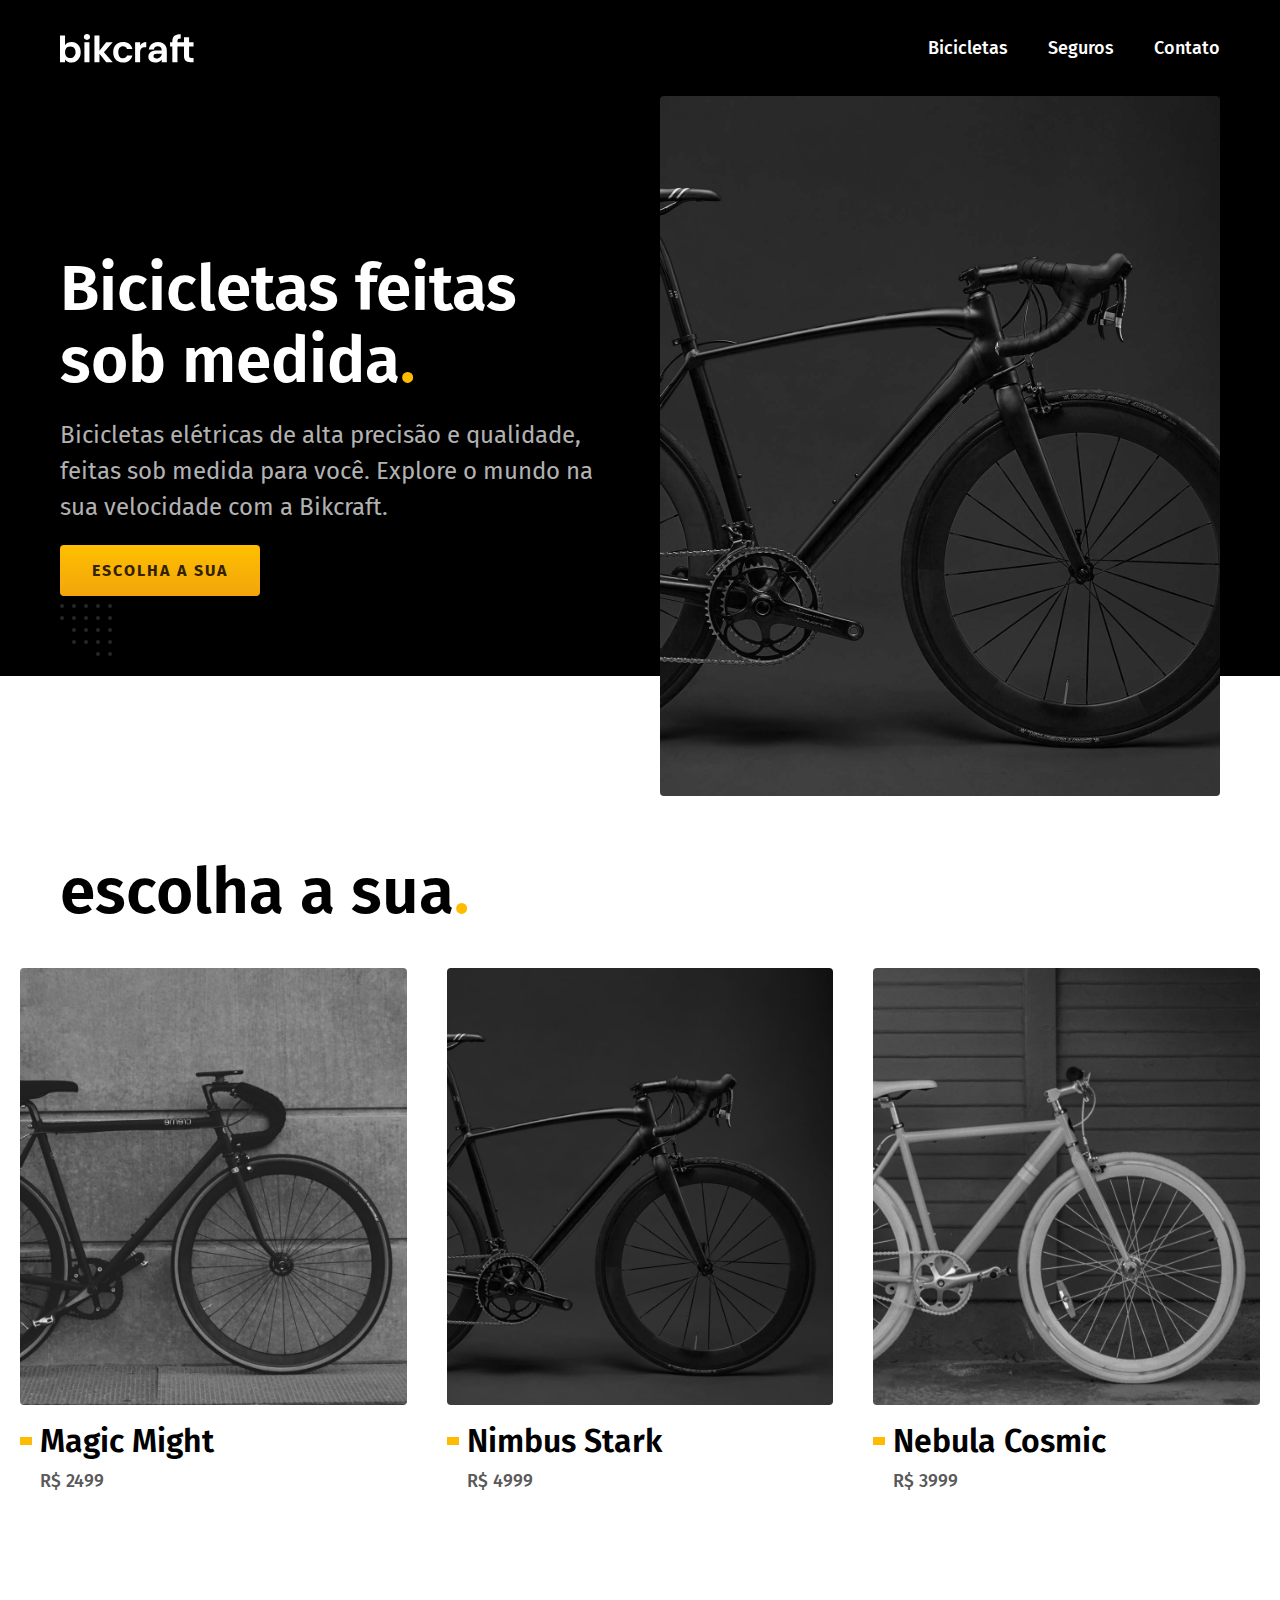
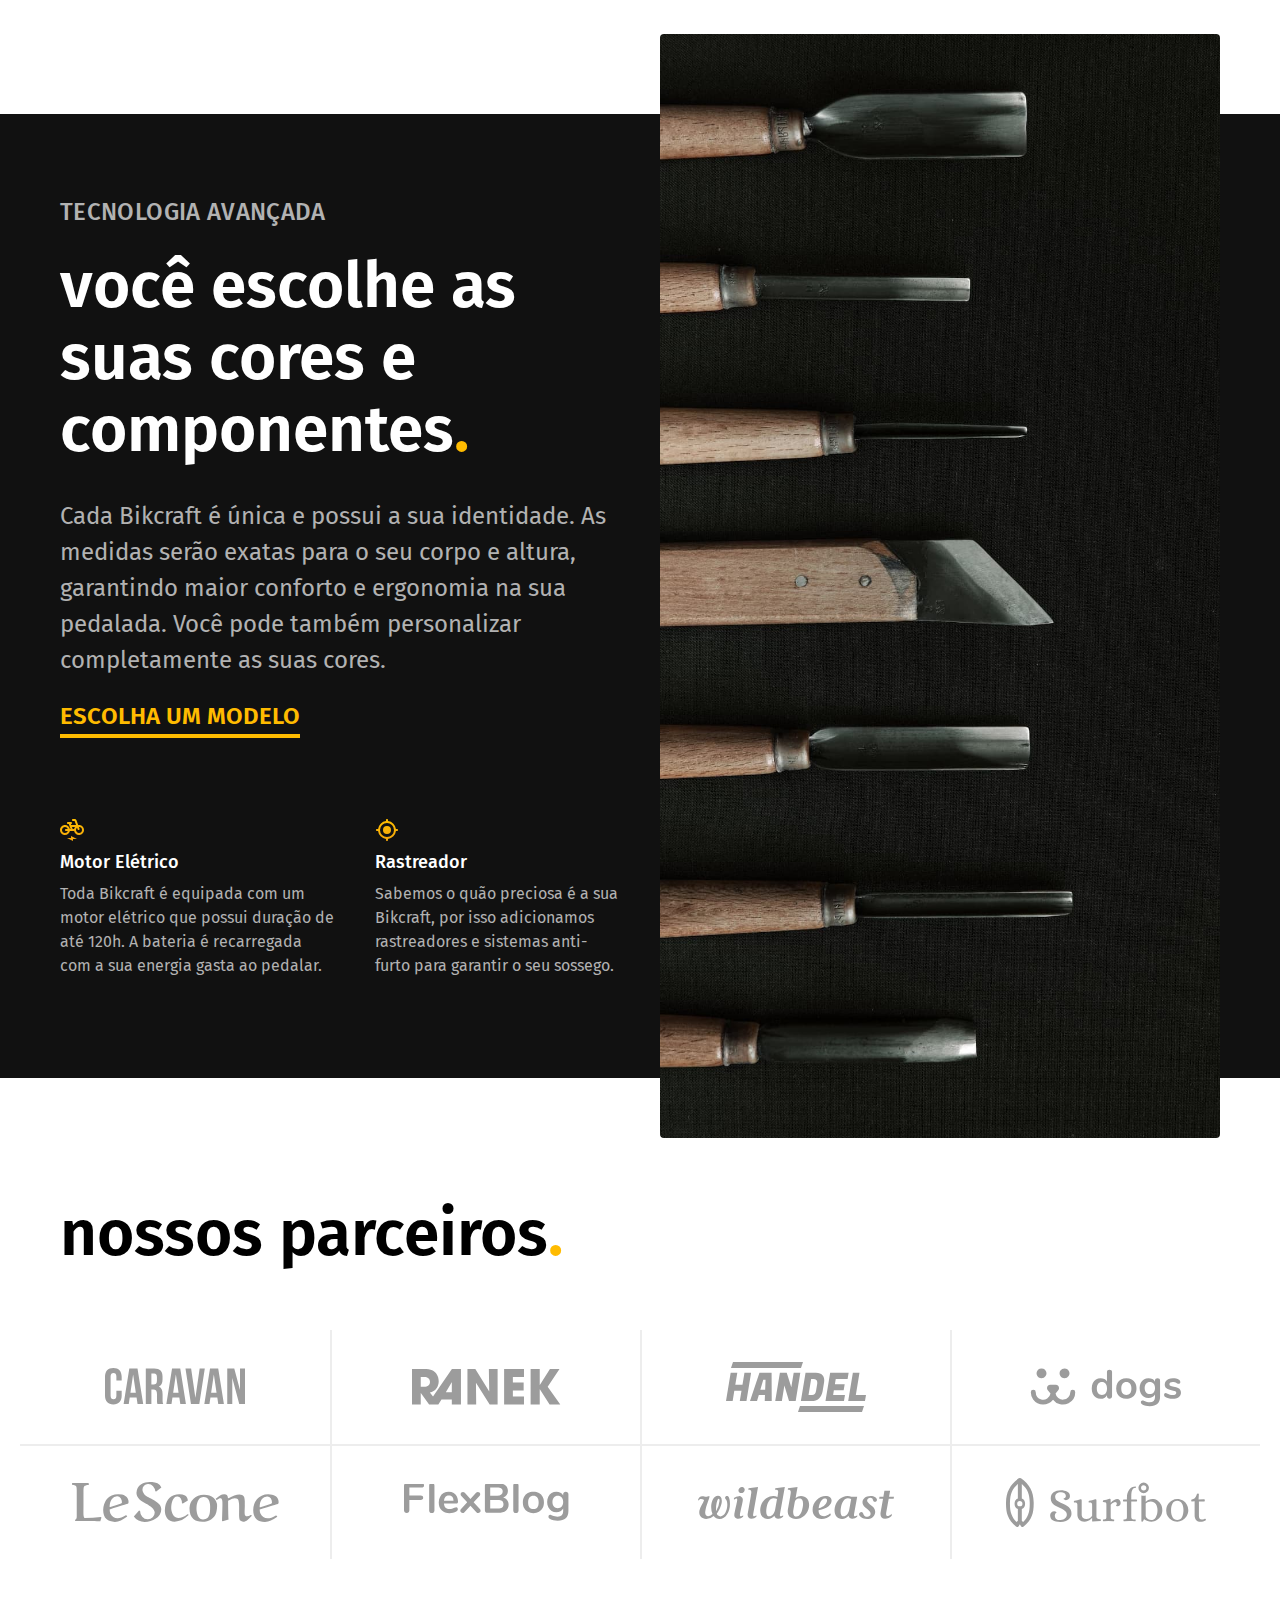
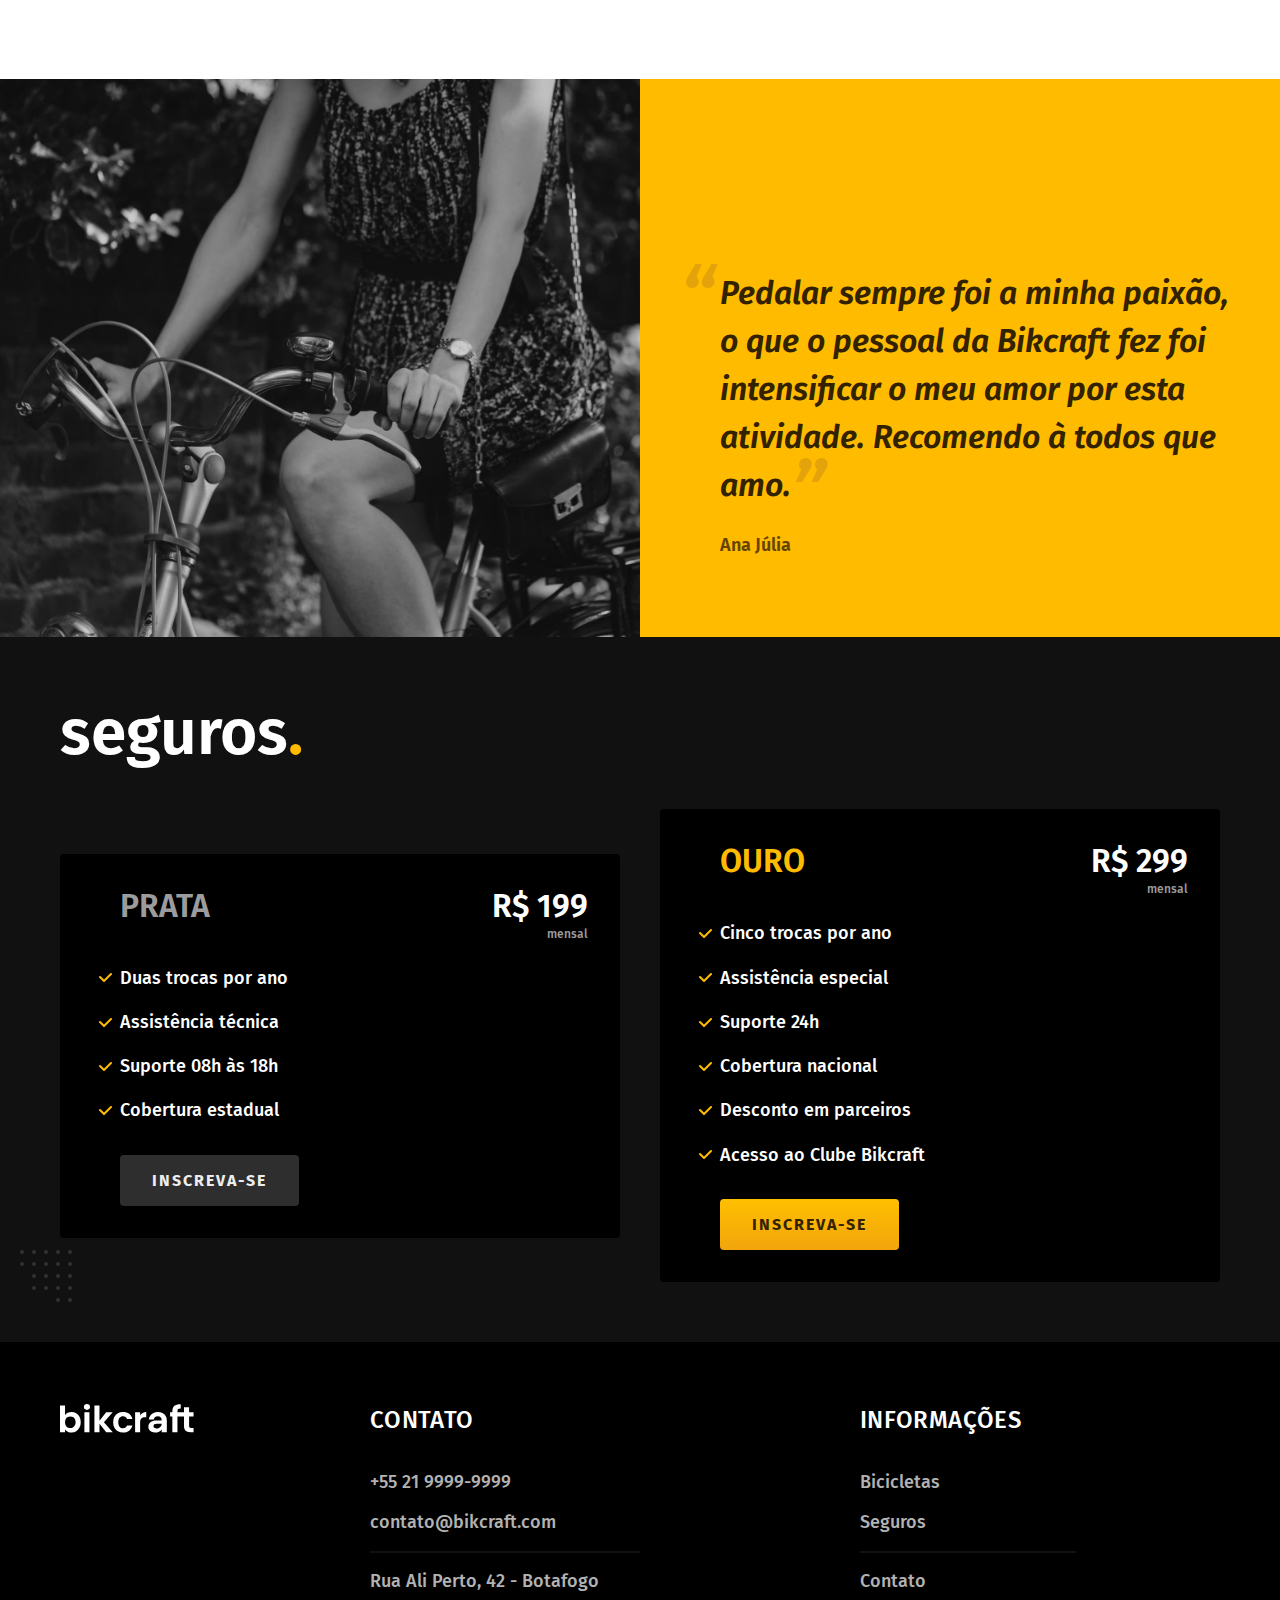
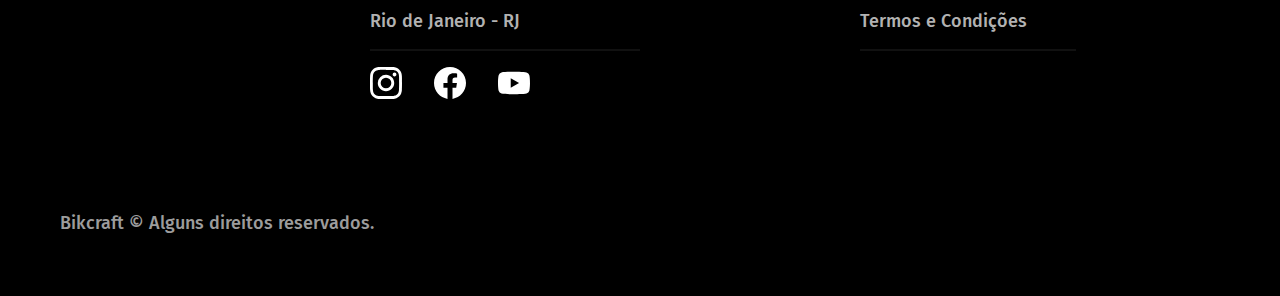
==== commit 3f745a29: "Pronto para producao" ====
--- a/index.html
+++ b/index.html
@@ -10,8 +10,8 @@
   <link rel="preconnect" href="https://fonts.googleapis.com">
   <link rel="preconnect" href="https://fonts.gstatic.com" crossorigin>
   <link href="https://fonts.googleapis.com/css2?family=Fira+Sans:ital,wght@0,100;0,200;0,300;0,400;0,500;0,600;0,700;0,800;0,900;1,100;1,200;1,300;1,400;1,500;1,600;1,700;1,800;1,900&display=swap" rel="stylesheet">
-  <link rel="preload" href="./css/style.css" as="style">
-  <link rel="stylesheet" href="./css/style.css">
+  <link rel="preload" href="./css/style.min.css" as="style">
+  <link rel="stylesheet" href="./css/style.min.css">
   <title>Bikcraft - Bicicletas Elétricas</title>
 
   <script>document.documentElement.classList.add('js')</script>
--- a/css/style.min.css
+++ b/css/style.min.css
@@ -0,0 +1 @@
+body{margin:0;font-family:"Fira Sans",sans-serif}blockquote,dd,h1,h2,h3,h4,h5,li,p,ul{margin:0;padding:0}img{max-width:100%;height:auto;display:block}ul{list-style:none}a{color:inherit;text-decoration:none}button{border:none}.font-1-xs{font:500 0.75rem/1.35 "Fira sans",sans-serif}.font-2-xs{font:400 0.875rem/1.43 "Fira sans",sans-serif}.font-1-s{font:500 1rem/1.5 "Fira sans",sans-serif}.font-2-s{font:400 1rem/1.5 "Fira sans",sans-serif}.font-1-m,.font-1-m-b{font:500 1.125rem/1.35 "Fira sans",sans-serif}.font-1-m-b{font-weight:600}.font-2-m{font:500 1.125rem/1.35 "Fira sans",sans-serif}.font-1-l{font:500 1.5rem/1.5 "Fira sans",sans-serif}.font-2-l,.font-2-l-b{font:400 1.5rem/1.5 "Fira sans",sans-serif}.font-2-l-b{font-weight:500;letter-spacing:.015em;text-transform:uppercase}.font-1-xl{font:600 2rem/1.25 "Fira sans",sans-serif}.font-2-xl{font:500 2rem/1.25 "Fira sans",sans-serif}.font-1-xxl{font:600 4rem/1.125 "Fira sans",sans-serif}@media (max-width:1200px){.font-1-xxl{font-size:3rem}.font-2-l{font-size:1.125rem}.font-2-l-b{font-size:1.125rem}}@media (max-width:800px){.font-1-xxl{font-size:2rem}.font-1-xl,.font-2-xl{font-size:1.5rem}}.header-bg{background-color:var(--cor-12)}.header{display:flex;flex-wrap:wrap;gap:20px;justify-content:space-between;align-items:center;box-sizing:border-box;padding:20px;max-width:1200px;margin-left:auto;margin-right:auto}.header-menu{display:flex;flex-wrap:wrap;gap:40px}.header-menu a{display:inline-block;padding:16px 0;position:relative}.header-menu a:after{content:"";width:0;height:2px;display:block;background-color:var(--cor-p1);margin-top:4px;position:absolute}.header-menu a:hover:after{width:35%;transition:ease-in-out .3s;color:var(--cor-p1)}.header-menu a.ativo,.header-menu a.ativo::after,.header-menu a:hover:after{width:65%;transition:ease-in-out .3s;color:var(--cor-p1)}.header-menu a:hover{transition:ease-in-out .5s;color:var(--cor-p1)}@media (max-width:800px){.header-menu{gap:20px}.header-menu a{background-color:var(--cor-11);padding:12px 16px;border-radius:4px}.header-menu a:hover{background-color:var(--cor-10)}.header a::after{display:none}}@media (max-width:600px){.header-menu{gap:12px}.header-menu a{background-color:var(--cor-11);padding:8px 12px;font-size:14px}}.footer-bg{background-color:var(--cor-12)}.footer{display:grid;grid-template-columns:3fr 5fr 4fr;gap:40px;padding-top:60px;padding-bottom:60px}.footer h3{margin-bottom:32px}.footer-contato{margin-bottom:32px}.footer li{margin-bottom:16px}.footer li:nth-child(even):after{content:"";display:block;width:60%;height:2px;background:var(--cor-11);margin-top:16px}.footer-redes{display:flex;gap:32px}.footer a:hover{color:var(--cor-0)}.footer-copy{grid-column:1/-1;margin-top:40px}@media (max-width:800px){.footer>img{display:none}.footer{grid-template-columns:1fr 1fr}}@media (max-width:600px){.footer{grid-template-columns:1fr;gap:60px}.footer-copy{margin-top:0}}.introducao-bg{background:var(--cor-12) url("../img/dec/bottom-left.svg") no-repeat bottom 140px left 60px;box-shadow:inset 0 -120px var(--cor-0)}.introducao{display:grid;grid-template-columns:1fr 1fr;gap:0 40px}.introducao-conteudo{align-self:end;padding-bottom:200px}.introducao img{width:100%;height:100%;object-fit:cover;border-radius:4px}.introducao h1{margin-bottom:20px}.introducao p{margin-bottom:20px}@media (max-width:800px){.introducao-bg{background-color:var(--cor-11);padding-top:40px;box-shadow:inset 0 -60px var(--cor-0)}.introducao{grid-template-columns:1fr;gap:32px}.introducao-conteudo{padding-bottom:0}.introducao h1{margin-bottom:16px}introducao img{height:300px;width:100%}}.tecnologia-bg{background-color:var(--cor-11);box-shadow:inset 0 80px var(--cor-0),inset 0 -60px var(--cor-0)}.tecnologia{display:grid;grid-template-columns:1fr 1fr;gap:40px}.tecnologia-imagem img{width:100%;height:100%;object-fit:cover;object-position:left;border-radius:4px}.tecnologia-conteudo{padding-top:160px;padding-bottom:160px}.tecnologia-conteudo>span{display:block;margin-bottom:20px}.tecnologia-conteudo>h2{margin-bottom:32px}.tecnologia-conteudo>p{margin-bottom:20px}.tecnologia a{margin-bottom:80px}.tecnologia-vantagens{display:flex;gap:40px}.tecnologia-vantagens h3{margin-bottom:8px;width:max-content}.tecnologia-vantagens img{width:24px;margin-bottom:8px}@media (max-width:800px){.tecnologia-bg{box-shadow:initial}.tecnologia{grid-template-columns:1fr}.tecnologia-conteudo{padding-top:60px;padding-bottom:60px}.tecnologia-imagem{display:none}.tecnologia a{margin-bottom:60px}}@media (max-width:600px){.tecnologia-vantagens{flex-direction:column}}.parceiros{padding-top:60px;padding-bottom:120px}.parceiros h2{margin-bottom:60px}.parceiros ul{padding:0 20px;display:grid;grid-template-columns:1fr 1fr 1fr 1fr;max-width:1400px;margin-left:auto;margin-right:auto}.parceiros li{display:flex;padding:32px;border-left:2px solid var(--cor-2)}.parceiros img{margin:auto}.parceiros li:first-child,.parceiros li:nth-child(5){border-left:none}.parceiros li:nth-child(n+5){border-top:2px solid var(--cor-2)}@media (max-width:800px){.parceiros{padding-bottom:60px}.parceiros h2{margin-bottom:20px}.parceiros ul{display:grid;grid-template-columns:1fr 1fr}.parceiros li{padding:20px}.parceiros li:nth-child(n+3){border-top:2px solid var(--cor-2)}.parceiros li:nth-child(odd){border-left:none}}.depoimento{display:grid;grid-template-columns:1fr 1fr;background-color:var(--cor-p1);overflow:hidden}.depoimento img{width:100%;height:100%;object-fit:cover}.depoimento-conteudo{padding:40px 40px 80px 80px;align-self:end}.depoimento-conteudo p{font-style:italic;margin-bottom:24px;max-width:29ch;position:relative;line-height:1.5}.depoimento p::before{content:"“";font-size:5rem;color:var(--cor-p2);position:absolute;left:-40px;top:-30px}.depoimento p::after{content:"”";font-size:5rem;color:var(--cor-p2);position:absolute;bottom:-44px}@media (max-width:800px){.depoimento{grid-template-columns:1fr;text-align:center}.depoimento img{max-height:200px}.depoimento-conteudo{padding:40px 20px;justify-self:center}}.container{box-sizing:border-box;max-width:1200px;padding-left:20px;padding-right:20px;margin-left:auto;margin-right:auto}.botao{padding:16px 32px;display:inline-block;background:linear-gradient(#ffbf00,#f2a50c);border-radius:4px;text-transform:uppercase;font-weight:700;letter-spacing:2px;color:#320;box-shadow:0 1px 2px rgba(0,0,0,.4);max-width:max-content;cursor:pointer}.botao:hover{background:linear-gradient(#d39e00,#f1a100)}.botao.secundario{background:var(--cor-10);color:var(--cor-2)}@media (max-width:600px){.botao{padding:12px 16px;font-size:1rem}}.link{display:inline-block;color:var(--cor-p1);font:600 1.5rem/1.5 "Fira sans",sans-serif;text-transform:uppercase}.link::after{content:"";display:block;width:100%;height:4px;background-color:currentColor}.link:hover{color:var(--cor-0)}.titulo-bg{padding-top:60px;padding-bottom:60px;background-color:var(--cor-11)}.titulo p{margin-bottom:4px}@media (max-width:800px){.titulo{padding-top:40px;padding-bottom:40px}.titulo p{font-size:1rem;text-transform:lowercase;font-weight:400}}:root{--cor-0:#ffffff;--cor-1:#f7f7f7;--cor-2:#ededed;--cor-3:#dedede;--cor-4:#cccccc;--cor-5:#b2b2b2;--cor-6:#9c9c9c;--cor-7:#717171;--cor-8:#595959;--cor-9:#404040;--cor-10:#2e2e2e;--cor-11:#111111;--cor-12:#000000;--cor-p1:#ffbb00;--cor-p2:#e4a30b;--cor-p3:#a66f00;--cor-p4:#664400;--cor-p5:#332200}.cor-0{color:var(--cor-0)}.cor-1{color:var(--cor-1)}.cor-2{color:var(--cor-2)}.cor-3{color:var(--cor-3)}.cor-4{color:var(--cor-4)}.cor-5{color:var(--cor-5)}.cor-6{color:var(--cor-6)}.cor-7{color:var(--cor-7)}.cor-8{color:var(--cor-8)}.cor-9{color:var(--cor-9)}.cor-10{color:var(--cor-9)}.cor-11{color:var(--cor-11)}.cor-12{background-color:var(--cor-12)}.cor-p1{color:var(--cor-p1)}.cor-p2{color:var(--cor-p2)}.cor-p3{color:var(--cor-p3)}.cor-p4{color:var(--cor-p4)}.cor-p5{color:var(--cor-p5)}.form{display:grid;grid-template-columns:1fr 1fr;gap:20px}.form label{display:block;margin-bottom:4px;font-weight:400}.form input[type=email],.form input[type=text],.form textarea{padding:8px;border:1px solid var(--cor-1);background-color:var(--cor-1);border-radius:4px;width:100%;box-sizing:border-box}.form input[type=email]:focus,.form input[type=text]:focus,.form textarea:focus{outline:0;border-color:var(-ccor-p1);background:var(--cor-0);box-shadow:0 0 0 2px #fea}.form .col-2{grid-column:span 2}@media (max-width:600px){.form{grid-template-columns:1fr}.form .col-2{grid-column:1}}.js .fadeInLeft{transform:translate3d(-60px,0,0)}.js .fadeInDown{transform:translate3d(0,-60px,0)}.js [data-anime]{opacity:0}.js .anime{opacity:1;transform:none;transition:transform .8s,opacity .8s}.bicicleta-bg{background-color:var(--cor-11)}.bicicleta{display:grid;grid-template-columns:1fr 1fr;align-items:start;gap:40px;padding-top:60px;padding-bottom:60px;background:url("../img/dec/bottom-left.svg") no-repeat bottom 40px left}#bicicleta .titulo p{text-transform:uppercase}.bicicleta-imagens{display:flex;flex-wrap:wrap;gap:20px}.bicicleta-imagens img{border-radius:4px;flex:1;min-width:200px}.bicicleta-imagens img:first-child{min-width:100%}.bicicleta-conteudo>p{margin-bottom:32px}.bicicleta-comprar{display:grid;grid-template-columns:max-content auto;align-items:center;justify-items:start;gap:8px 12px;margin-bottom:40px}.bicicleta-comprar a{grid-row:span 2}.bicicleta-comprar span{display:flex;background-color:var(--cor-12);padding:4px 8px;border-radius:4px;gap:8px}.bicicleta-conteudo h2{text-transform:uppercase;letter-spacing:.015em;margin-bottom:12px}.bicicleta-ficha,.bicicleta-informacoes{padding:32px;background-color:var(--cor-12);border-radius:4px}.bicicleta-informacoes{margin-bottom:40px;display:grid;grid-template-columns:1fr 1fr;gap:32px}.bicicleta-informacoes img{width:24px;margin-bottom:8px}.bicicleta-informacoes h3{margin-bottom:8px}.bicicleta-ficha li{padding:4px 0;display:flex;justify-content:space-between}.bicicleta-ficha li:not(:first-child){border-top:1px solid var(--cor-11)}@media (max-width:800px){.bicicleta{grid-template-columns:1fr;padding:40px 0 40px 0}.titulo-bg{padding-bottom:0}}@media (max-width:400px){.bicicleta-informacoes{grid-template-columns:1fr}.bicicleta-comprar{grid-template-columns:1fr}}.seguro-bg{background-color:var(--cor-11);box-shadow:inset 0 120px var(--cor-0),inset 0 120px var(--cor-12)}.seguro{display:grid;grid-template-columns:1fr 1fr;gap:40px;padding-bottom:32px}.seguro-imagem img{width:100%;height:100%;object-fit:cover;border-radius:4px}.seguro-conteudo{padding-top:180px;padding-bottom:180px}.seguro h2{margin-bottom:20px}.seguro p{margin-bottom:24px}@media (max-width:800px){.seguro-bg{box-shadow:inset 0 -60px var(--cor-12)}.seguro{grid-template-columns:1fr}.seguro-conteudo{grid-row:1;padding-top:40px;padding-bottom:0}.seguro-imagem{height:200px}}.bicicletas-lista{padding-top:60px;padding-bottom:120px}.bicicletas-lista h2{margin-bottom:40px}.bicicletas-lista ul{display:flex;max-width:1400px;gap:40px;padding:0 20px 20px 0;padding-left:20px;padding-right:20px;margin-left:auto;margin-right:auto;overflow-x:auto}#bicicleta .bicicletas-lista ul{padding:0 0 20px 0}.bicicletas-lista li{flex:1;min-width:280px}.bicicletas-lista a{display:block}.bicicletas-lista img{border-radius:4px;margin-bottom:16px}.bicicletas-lista li span{padding-left:20px}.bicicletas-lista h3{display:flex;align-items:center;margin-bottom:8px}.bicicletas-lista h3::before{content:"";display:inline-block;width:12px;height:8px;margin-right:8px;background-color:var(--cor-p1);transition:ease-in-out .3s}.bicicletas-lista a:hover h3::before{width:24px}.bicicletas-lista a:hover span{color:var(--cor-p1)}@media (max-width:800px){.bicicletas-lista{padding-bottom:60px}.bicicletas-lista ul{gap:20px}}.bicicletas-bg{background:linear-gradient(to right,var(--cor-0) 30%,var(--cor-11) 0)}.bicicletas{display:grid;grid-template-columns:1fr 1fr;gap:40px;padding-top:60px;padding-bottom:60px;background:url("../img/dec/top-right.svg") no-repeat top 40px right 20px}.bicicletas-imagem{display:grid}.bicicletas-imagem img{grid-area:1/1;border-radius:4px}.bicicletas-imagem span{grid-area:1/1;place-self:start end;margin-top:20px;display:inline-block;background-color:var(--cor-p1);padding:8px 16px 8px 8px;border-radius:4px 0 0 4px}.bicicletas-conteudo{display:grid;grid-template-columns:1fr auto;align-content:start}.bicicletas-conteudo h2,.bicicletas-conteudo p{grid-column:1/-1}.bicicletas h2{margin-bottom:20px}.bicicletas h2::before{content:"";display:block;width:12px;height:8px;background-color:var(--cor-p1);margin-bottom:8px}.bicicletas p{margin-bottom:32px}.bicicletas a{place-self:end}.bicicletas li{display:flex;align-items:center}.bicicletas ul{display:grid;gap:16px}.bicicletas-conteudo img{width:24px;margin-right:8px}@media (max-width:800px){.bicicletas-bg{background:var(--cor-11)}.bicicletas{grid-template-columns:1fr;gap:20px;padding-top:40px;padding-bottom:40px}}@media (max-width:600px){.bicicletas-conteudo{grid-template-columns:1fr}.bicicletas ul{font-size:1rem;grid-template-columns:1fr 1fr;margin-bottom:32px}.bicicletas a{place-self:start}}.seguros-bg{background:var(--cor-11) url("../img/dec/bottom-left.svg") no-repeat bottom 40px left 20px}.seguros{padding-top:60px;padding-bottom:60px;display:grid;grid-template-columns:1fr 1fr;gap:40px;align-items:center}#seguros .seguros{padding-top:0}.seguros h2{grid-column:1/-1}.seguros-item{display:grid;grid-template-columns:1fr auto;padding:32px 32px 32px 60px;border-radius:4px;background-color:var(--cor-12)}.seguros-item h3{margin-bottom:40px}.seguros-item span{grid-column:2;display:block;text-align:right}.seguros-item ul{grid-column:1/-1;margin-bottom:32px}.seguros-item li+li{margin-top:20px}.seguros-item li{display:flex;align-items:center;position:relative}.seguros-item li::before{content:"";position:absolute;left:-21px;width:13px;height:9px;background-image:url("../img/icones/lista.svg")}.seguros-item a{grid-column:1/-1}@media (max-width:800px){.seguros-bg{background:var(--cor-11)}.seguros{grid-template-columns:1fr}}.perguntas{padding-bottom:120px;padding-top:120px}.perguntas h2{margin-bottom:60px}.perguntas dl>div{padding:20px;border-radius:4px}.perguntas dl>div:nth-child(odd){background-color:var(--cor-1)}.perguntas button{display:grid;grid-template-columns:auto 1fr auto;align-items:center;gap:8px;cursor:pointer;background:0 0;width:100%;text-align:left}.perguntas button::before{content:"";display:inline-block;width:12px;height:8px;background-color:var(--cor-p1)}.perguntas button::after{content:"";display:inline-block;width:14px;height:6px;background:url("../img/icones/seta-abrir.svg");transition:.3s}.perguntas button[aria-expanded=true]::after{transform:rotate(180deg)}.js .perguntas dd{display:none}.js .perguntas dd.ativa{display:block}.perguntas dd{padding-left:20px;padding-top:16px;max-width:80ch}@media (max-width:800px){.perguntas{padding-top:60px;padding-bottom:60px}.perguntas h2{padding-bottom:40px}}.vantagens-bg{background:url("../img/dec/bottom-right.svg") no-repeat bottom 40px right 20px,var(--cor-12)}.vantagens{padding-top:120px;padding-bottom:120px}.vantagens h2{margin-bottom:60px}.vantagens ul{display:grid;grid-template-columns:repeat(auto-fit,minmax(300px,max-content));gap:40px 80px}.vantagens h3,.vantagens img{margin-bottom:8px}@media (max-width:800px){.vantagens-bg{background:var(--cor-12)}.vantagens{padding-top:60px;padding-bottom:60px}.vantagens h2{margin-bottom:40px}.vantagens ul{gap:20px}}.termos{padding-top:80px;padding-bottom:80px}.termos h2{margin-bottom:20px}.termos p+h2{margin-top:40px}.termos p{margin-bottom:24px;max-width:75ch}#contato{background:linear-gradient(var(--cor-11) 600px,var(--cor-1) 0)}.contato{display:grid;grid-template-columns:5fr 7fr}.contato-dados,.contato-formulario{padding:60px;box-shadow:0 1px 2px rgba(0,0,0,.1)}.contato-formulario{border-radius:0 5px 5px 0;background:var(--cor-0) url("../img/dec/bottom-right.svg") no-repeat bottom 20px right 20px}.contato-dados{background-color:var(--cor-12);border-radius:5px 0 0 5px}.contato-dados h2{margin-bottom:60px}.contato-endereco{margin-bottom:32px;padding-left:28px;background:url("../img/icones/local.svg") no-repeat 0 2px}.contato-endereco p{margin-bottom:8px}.contato-meios a{display:block;max-width:max-content;margin-bottom:8px;padding-left:28px}.contato-meios a:hover{color:var(--cor-0)}.contato-meios a:nth-child(1){background:url("../img/icones/email.svg") no-repeat 0 2px}.contato-meios a:nth-child(2){margin-bottom:32px}.contato-meios a:nth-child(3){margin-bottom:60px;background:url("../img/icones/telefone.svg") no-repeat 0 2px}.contato-redes{display:flex;gap:32px;padding-left:28px}@media (max-width:800px){.contato{grid-template-columns:1fr}.contato-dados,.contato-formulario{padding:20px}.contato-dados{border-radius:5px 5px 0 0;background:var(--cor-12)}.contato-formulario{border-radius:0 0 5px 5px}.contato-dados h2{margin-bottom:32px}.contato-meios a:nth-child(3){margin-bottom:32px}.contato-redes{margin-bottom:12px}}.lojas{display:grid;grid-template-columns:1fr 1fr;gap:0 40px;padding-top:120px;padding-bottom:120px}.lojas img{border-radius:4px 4px 0 0}.lojas h2{grid-column:1/-1;margin-bottom:60px}.lojas-item{border-radius:4px;box-shadow:0 1px 2px rgba(0,0,0,.1);background:var(--cor-0)}.lojas-conteudo{display:grid;grid-template-columns:1fr 1fr;gap:32px 16px;padding:32px}.lojas-conteudo h3,.lojas-tempo{grid-column:1/-1}.lojas-dados{display:grid;gap:8px;border-left:2px solid var(--cor-2);padding-left:12px;justify-items:start}.lojas-tempo{display:flex;gap:8px;align-items:center}@media (max-width:800px){.lojas{gap:20px;padding-top:60px;padding-bottom:60px}.lojas h2{margin-bottom:32px}.lojas-conteudo{grid-template-columns:1fr}}@media (max-width:600px){.lojas{grid-template-columns:1fr}}#orcamento{background-image:linear-gradient(var(--cor-11) 700px,var(--cor-1) 0)}.orcamento{display:grid;grid-template-columns:5fr 7fr;padding-bottom:120px}.orcamento h2{text-transform:uppercase;display:flex;align-items:center;position:relative}.orcamento h2::before{content:"";display:inline-block;width:4px;height:8px;background-color:var(--cor-p1);margin-right:8px;position:absolute;left:-12px}.orcamento-dados,.orcamento-produto{padding:60px;box-shadow:0 1px 2px rgba(0,0,0,.1)}.orcamento-produto{border-radius:5px 0 0 5px;display:grid;grid-template-columns:1fr 1fr;align-content:start;gap:20px;background:var(--cor-12) url("../img/dec/bottom-left.svg") no-repeat bottom 20px left 20px}.orcamento-dados{border-radius:0 5px 5px 0;background:var(--cor-0) url("../img/dec/bottom-right.svg") no-repeat bottom 20px right 20px}.orcamento-conteudo h2,.orcamento-dados h2:nth-of-type(n+2){margin-top:20px}.orcamento-produto>*{grid-column:1/-1}.orcamento-produto>label{grid-column:initial}.orcamento-seguro{margin-top:20px}.orcamento-conteudo{display:none}[value=bikcraft]:checked~#orcamento-bikcraft,[value=seguro]:checked~#orcamento-seguro{display:grid;gap:20px}.radio-detalhes{display:none;box-sizing:border-box;grid-template-columns:1fr 1fr;background:var(--cor-0);padding:20px;border-radius:4px;align-items:center}.radio-detalhes li{display:flex;align-items:center;margin-bottom:8px}.radio-detalhes li img{width:16px;margin-right:8px;border-radius:4px}.radio-detalhes img{border-radius:4px}[type=radio]{opacity:0;position:absolute;pointer-events:none}[type=radio]+label{font:500 1rem/1.5 Poppins,sans-serif;color:var(--cor-4);background-color:var(--cor-10);padding:12px 16px;border-radius:4px;cursor:pointer;display:grid;grid-template-columns:auto 1fr auto;align-items:center;border:1px solid var(--cor-10)}[type=radio]+label:hover{background-color:var(--cor-9);border-color:var(--cor-9)}[type=radio]+label::before{box-sizing:border-box;content:"";display:inline-block;width:12px;height:12px;border:1px solid var(--cor-6);border-radius:50%;margin-right:8px}[type=radio]:focus+label{box-shadow:0 0 0 2px var(--cor-p1);border-color:var(--cor-12)}.radio-detalhes{display:none;box-sizing:border-box;grid-template-columns:1fr 1fr;background:var(--cor-0);padding:20px;border-radius:4px}[type=radio]+label>span{display:none}[type=radio]:checked+label{background:var(--cor-0);border-color:var(--cor-0);color:var(--cor-11)}[type=radio]:checked:focus+label{border-color:var(--cor-12)}[type=radio]:checked+label::before{border:1px solid var(--cor-7);box-shadow:inset 0 0 0 3px var(--cor-0),inset 0 0 0 6px var(--cor-7)}[type=radio]:checked+label>span{display:inline-block}[type=radio]:checked+label+.radio-detalhes{display:grid}@media (max-width:1200px){.orcamento-dados,.orcamento-produto{padding:32px}}@media (max-width:800px){.orcamento{grid-template-columns:1fr}.orcamento-produto{background:var(--cor-12)}}@media (max-width:400px){.orcamento-produto{grid-template-columns:1fr}}--- a/css/style.min.css
+++ b/css/style.min.css
@@ -0,0 +1 @@
+body{margin:0;font-family:"Fira Sans",sans-serif}blockquote,dd,h1,h2,h3,h4,h5,li,p,ul{margin:0;padding:0}img{max-width:100%;height:auto;display:block}ul{list-style:none}a{color:inherit;text-decoration:none}button{border:none}.font-1-xs{font:500 0.75rem/1.35 "Fira sans",sans-serif}.font-2-xs{font:400 0.875rem/1.43 "Fira sans",sans-serif}.font-1-s{font:500 1rem/1.5 "Fira sans",sans-serif}.font-2-s{font:400 1rem/1.5 "Fira sans",sans-serif}.font-1-m,.font-1-m-b{font:500 1.125rem/1.35 "Fira sans",sans-serif}.font-1-m-b{font-weight:600}.font-2-m{font:500 1.125rem/1.35 "Fira sans",sans-serif}.font-1-l{font:500 1.5rem/1.5 "Fira sans",sans-serif}.font-2-l,.font-2-l-b{font:400 1.5rem/1.5 "Fira sans",sans-serif}.font-2-l-b{font-weight:500;letter-spacing:.015em;text-transform:uppercase}.font-1-xl{font:600 2rem/1.25 "Fira sans",sans-serif}.font-2-xl{font:500 2rem/1.25 "Fira sans",sans-serif}.font-1-xxl{font:600 4rem/1.125 "Fira sans",sans-serif}@media (max-width:1200px){.font-1-xxl{font-size:3rem}.font-2-l{font-size:1.125rem}.font-2-l-b{font-size:1.125rem}}@media (max-width:800px){.font-1-xxl{font-size:2rem}.font-1-xl,.font-2-xl{font-size:1.5rem}}.header-bg{background-color:var(--cor-12)}.header{display:flex;flex-wrap:wrap;gap:20px;justify-content:space-between;align-items:center;box-sizing:border-box;padding:20px;max-width:1200px;margin-left:auto;margin-right:auto}.header-menu{display:flex;flex-wrap:wrap;gap:40px}.header-menu a{display:inline-block;padding:16px 0;position:relative}.header-menu a:after{content:"";width:0;height:2px;display:block;background-color:var(--cor-p1);margin-top:4px;position:absolute}.header-menu a:hover:after{width:35%;transition:ease-in-out .3s;color:var(--cor-p1)}.header-menu a.ativo,.header-menu a.ativo::after,.header-menu a:hover:after{width:65%;transition:ease-in-out .3s;color:var(--cor-p1)}.header-menu a:hover{transition:ease-in-out .5s;color:var(--cor-p1)}@media (max-width:800px){.header-menu{gap:20px}.header-menu a{background-color:var(--cor-11);padding:12px 16px;border-radius:4px}.header-menu a:hover{background-color:var(--cor-10)}.header a::after{display:none}}@media (max-width:600px){.header-menu{gap:12px}.header-menu a{background-color:var(--cor-11);padding:8px 12px;font-size:14px}}.footer-bg{background-color:var(--cor-12)}.footer{display:grid;grid-template-columns:3fr 5fr 4fr;gap:40px;padding-top:60px;padding-bottom:60px}.footer h3{margin-bottom:32px}.footer-contato{margin-bottom:32px}.footer li{margin-bottom:16px}.footer li:nth-child(even):after{content:"";display:block;width:60%;height:2px;background:var(--cor-11);margin-top:16px}.footer-redes{display:flex;gap:32px}.footer a:hover{color:var(--cor-0)}.footer-copy{grid-column:1/-1;margin-top:40px}@media (max-width:800px){.footer>img{display:none}.footer{grid-template-columns:1fr 1fr}}@media (max-width:600px){.footer{grid-template-columns:1fr;gap:60px}.footer-copy{margin-top:0}}.introducao-bg{background:var(--cor-12) url("../img/dec/bottom-left.svg") no-repeat bottom 140px left 60px;box-shadow:inset 0 -120px var(--cor-0)}.introducao{display:grid;grid-template-columns:1fr 1fr;gap:0 40px}.introducao-conteudo{align-self:end;padding-bottom:200px}.introducao img{width:100%;height:100%;object-fit:cover;border-radius:4px}.introducao h1{margin-bottom:20px}.introducao p{margin-bottom:20px}@media (max-width:800px){.introducao-bg{background-color:var(--cor-11);padding-top:40px;box-shadow:inset 0 -60px var(--cor-0)}.introducao{grid-template-columns:1fr;gap:32px}.introducao-conteudo{padding-bottom:0}.introducao h1{margin-bottom:16px}introducao img{height:300px;width:100%}}.tecnologia-bg{background-color:var(--cor-11);box-shadow:inset 0 80px var(--cor-0),inset 0 -60px var(--cor-0)}.tecnologia{display:grid;grid-template-columns:1fr 1fr;gap:40px}.tecnologia-imagem img{width:100%;height:100%;object-fit:cover;object-position:left;border-radius:4px}.tecnologia-conteudo{padding-top:160px;padding-bottom:160px}.tecnologia-conteudo>span{display:block;margin-bottom:20px}.tecnologia-conteudo>h2{margin-bottom:32px}.tecnologia-conteudo>p{margin-bottom:20px}.tecnologia a{margin-bottom:80px}.tecnologia-vantagens{display:flex;gap:40px}.tecnologia-vantagens h3{margin-bottom:8px;width:max-content}.tecnologia-vantagens img{width:24px;margin-bottom:8px}@media (max-width:800px){.tecnologia-bg{box-shadow:initial}.tecnologia{grid-template-columns:1fr}.tecnologia-conteudo{padding-top:60px;padding-bottom:60px}.tecnologia-imagem{display:none}.tecnologia a{margin-bottom:60px}}@media (max-width:600px){.tecnologia-vantagens{flex-direction:column}}.parceiros{padding-top:60px;padding-bottom:120px}.parceiros h2{margin-bottom:60px}.parceiros ul{padding:0 20px;display:grid;grid-template-columns:1fr 1fr 1fr 1fr;max-width:1400px;margin-left:auto;margin-right:auto}.parceiros li{display:flex;padding:32px;border-left:2px solid var(--cor-2)}.parceiros img{margin:auto}.parceiros li:first-child,.parceiros li:nth-child(5){border-left:none}.parceiros li:nth-child(n+5){border-top:2px solid var(--cor-2)}@media (max-width:800px){.parceiros{padding-bottom:60px}.parceiros h2{margin-bottom:20px}.parceiros ul{display:grid;grid-template-columns:1fr 1fr}.parceiros li{padding:20px}.parceiros li:nth-child(n+3){border-top:2px solid var(--cor-2)}.parceiros li:nth-child(odd){border-left:none}}.depoimento{display:grid;grid-template-columns:1fr 1fr;background-color:var(--cor-p1);overflow:hidden}.depoimento img{width:100%;height:100%;object-fit:cover}.depoimento-conteudo{padding:40px 40px 80px 80px;align-self:end}.depoimento-conteudo p{font-style:italic;margin-bottom:24px;max-width:29ch;position:relative;line-height:1.5}.depoimento p::before{content:"“";font-size:5rem;color:var(--cor-p2);position:absolute;left:-40px;top:-30px}.depoimento p::after{content:"”";font-size:5rem;color:var(--cor-p2);position:absolute;bottom:-44px}@media (max-width:800px){.depoimento{grid-template-columns:1fr;text-align:center}.depoimento img{max-height:200px}.depoimento-conteudo{padding:40px 20px;justify-self:center}}.container{box-sizing:border-box;max-width:1200px;padding-left:20px;padding-right:20px;margin-left:auto;margin-right:auto}.botao{padding:16px 32px;display:inline-block;background:linear-gradient(#ffbf00,#f2a50c);border-radius:4px;text-transform:uppercase;font-weight:700;letter-spacing:2px;color:#320;box-shadow:0 1px 2px rgba(0,0,0,.4);max-width:max-content;cursor:pointer}.botao:hover{background:linear-gradient(#d39e00,#f1a100)}.botao.secundario{background:var(--cor-10);color:var(--cor-2)}@media (max-width:600px){.botao{padding:12px 16px;font-size:1rem}}.link{display:inline-block;color:var(--cor-p1);font:600 1.5rem/1.5 "Fira sans",sans-serif;text-transform:uppercase}.link::after{content:"";display:block;width:100%;height:4px;background-color:currentColor}.link:hover{color:var(--cor-0)}.titulo-bg{padding-top:60px;padding-bottom:60px;background-color:var(--cor-11)}.titulo p{margin-bottom:4px}@media (max-width:800px){.titulo{padding-top:40px;padding-bottom:40px}.titulo p{font-size:1rem;text-transform:lowercase;font-weight:400}}:root{--cor-0:#ffffff;--cor-1:#f7f7f7;--cor-2:#ededed;--cor-3:#dedede;--cor-4:#cccccc;--cor-5:#b2b2b2;--cor-6:#9c9c9c;--cor-7:#717171;--cor-8:#595959;--cor-9:#404040;--cor-10:#2e2e2e;--cor-11:#111111;--cor-12:#000000;--cor-p1:#ffbb00;--cor-p2:#e4a30b;--cor-p3:#a66f00;--cor-p4:#664400;--cor-p5:#332200}.cor-0{color:var(--cor-0)}.cor-1{color:var(--cor-1)}.cor-2{color:var(--cor-2)}.cor-3{color:var(--cor-3)}.cor-4{color:var(--cor-4)}.cor-5{color:var(--cor-5)}.cor-6{color:var(--cor-6)}.cor-7{color:var(--cor-7)}.cor-8{color:var(--cor-8)}.cor-9{color:var(--cor-9)}.cor-10{color:var(--cor-9)}.cor-11{color:var(--cor-11)}.cor-12{background-color:var(--cor-12)}.cor-p1{color:var(--cor-p1)}.cor-p2{color:var(--cor-p2)}.cor-p3{color:var(--cor-p3)}.cor-p4{color:var(--cor-p4)}.cor-p5{color:var(--cor-p5)}.form{display:grid;grid-template-columns:1fr 1fr;gap:20px}.form label{display:block;margin-bottom:4px;font-weight:400}.form input[type=email],.form input[type=text],.form textarea{padding:8px;border:1px solid var(--cor-1);background-color:var(--cor-1);border-radius:4px;width:100%;box-sizing:border-box}.form input[type=email]:focus,.form input[type=text]:focus,.form textarea:focus{outline:0;border-color:var(-ccor-p1);background:var(--cor-0);box-shadow:0 0 0 2px #fea}.form .col-2{grid-column:span 2}@media (max-width:600px){.form{grid-template-columns:1fr}.form .col-2{grid-column:1}}.js .fadeInLeft{transform:translate3d(-60px,0,0)}.js .fadeInDown{transform:translate3d(0,-60px,0)}.js [data-anime]{opacity:0}.js .anime{opacity:1;transform:none;transition:transform .8s,opacity .8s}.bicicleta-bg{background-color:var(--cor-11)}.bicicleta{display:grid;grid-template-columns:1fr 1fr;align-items:start;gap:40px;padding-top:60px;padding-bottom:60px;background:url("../img/dec/bottom-left.svg") no-repeat bottom 40px left}#bicicleta .titulo p{text-transform:uppercase}.bicicleta-imagens{display:flex;flex-wrap:wrap;gap:20px}.bicicleta-imagens img{border-radius:4px;flex:1;min-width:200px}.bicicleta-imagens img:first-child{min-width:100%}.bicicleta-conteudo>p{margin-bottom:32px}.bicicleta-comprar{display:grid;grid-template-columns:max-content auto;align-items:center;justify-items:start;gap:8px 12px;margin-bottom:40px}.bicicleta-comprar a{grid-row:span 2}.bicicleta-comprar span{display:flex;background-color:var(--cor-12);padding:4px 8px;border-radius:4px;gap:8px}.bicicleta-conteudo h2{text-transform:uppercase;letter-spacing:.015em;margin-bottom:12px}.bicicleta-ficha,.bicicleta-informacoes{padding:32px;background-color:var(--cor-12);border-radius:4px}.bicicleta-informacoes{margin-bottom:40px;display:grid;grid-template-columns:1fr 1fr;gap:32px}.bicicleta-informacoes img{width:24px;margin-bottom:8px}.bicicleta-informacoes h3{margin-bottom:8px}.bicicleta-ficha li{padding:4px 0;display:flex;justify-content:space-between}.bicicleta-ficha li:not(:first-child){border-top:1px solid var(--cor-11)}@media (max-width:800px){.bicicleta{grid-template-columns:1fr;padding:40px 0 40px 0}.titulo-bg{padding-bottom:0}}@media (max-width:400px){.bicicleta-informacoes{grid-template-columns:1fr}.bicicleta-comprar{grid-template-columns:1fr}}.seguro-bg{background-color:var(--cor-11);box-shadow:inset 0 120px var(--cor-0),inset 0 120px var(--cor-12)}.seguro{display:grid;grid-template-columns:1fr 1fr;gap:40px;padding-bottom:32px}.seguro-imagem img{width:100%;height:100%;object-fit:cover;border-radius:4px}.seguro-conteudo{padding-top:180px;padding-bottom:180px}.seguro h2{margin-bottom:20px}.seguro p{margin-bottom:24px}@media (max-width:800px){.seguro-bg{box-shadow:inset 0 -60px var(--cor-12)}.seguro{grid-template-columns:1fr}.seguro-conteudo{grid-row:1;padding-top:40px;padding-bottom:0}.seguro-imagem{height:200px}}.bicicletas-lista{padding-top:60px;padding-bottom:120px}.bicicletas-lista h2{margin-bottom:40px}.bicicletas-lista ul{display:flex;max-width:1400px;gap:40px;padding:0 20px 20px 0;padding-left:20px;padding-right:20px;margin-left:auto;margin-right:auto;overflow-x:auto}#bicicleta .bicicletas-lista ul{padding:0 0 20px 0}.bicicletas-lista li{flex:1;min-width:280px}.bicicletas-lista a{display:block}.bicicletas-lista img{border-radius:4px;margin-bottom:16px}.bicicletas-lista li span{padding-left:20px}.bicicletas-lista h3{display:flex;align-items:center;margin-bottom:8px}.bicicletas-lista h3::before{content:"";display:inline-block;width:12px;height:8px;margin-right:8px;background-color:var(--cor-p1);transition:ease-in-out .3s}.bicicletas-lista a:hover h3::before{width:24px}.bicicletas-lista a:hover span{color:var(--cor-p1)}@media (max-width:800px){.bicicletas-lista{padding-bottom:60px}.bicicletas-lista ul{gap:20px}}.bicicletas-bg{background:linear-gradient(to right,var(--cor-0) 30%,var(--cor-11) 0)}.bicicletas{display:grid;grid-template-columns:1fr 1fr;gap:40px;padding-top:60px;padding-bottom:60px;background:url("../img/dec/top-right.svg") no-repeat top 40px right 20px}.bicicletas-imagem{display:grid}.bicicletas-imagem img{grid-area:1/1;border-radius:4px}.bicicletas-imagem span{grid-area:1/1;place-self:start end;margin-top:20px;display:inline-block;background-color:var(--cor-p1);padding:8px 16px 8px 8px;border-radius:4px 0 0 4px}.bicicletas-conteudo{display:grid;grid-template-columns:1fr auto;align-content:start}.bicicletas-conteudo h2,.bicicletas-conteudo p{grid-column:1/-1}.bicicletas h2{margin-bottom:20px}.bicicletas h2::before{content:"";display:block;width:12px;height:8px;background-color:var(--cor-p1);margin-bottom:8px}.bicicletas p{margin-bottom:32px}.bicicletas a{place-self:end}.bicicletas li{display:flex;align-items:center}.bicicletas ul{display:grid;gap:16px}.bicicletas-conteudo img{width:24px;margin-right:8px}@media (max-width:800px){.bicicletas-bg{background:var(--cor-11)}.bicicletas{grid-template-columns:1fr;gap:20px;padding-top:40px;padding-bottom:40px}}@media (max-width:600px){.bicicletas-conteudo{grid-template-columns:1fr}.bicicletas ul{font-size:1rem;grid-template-columns:1fr 1fr;margin-bottom:32px}.bicicletas a{place-self:start}}.seguros-bg{background:var(--cor-11) url("../img/dec/bottom-left.svg") no-repeat bottom 40px left 20px}.seguros{padding-top:60px;padding-bottom:60px;display:grid;grid-template-columns:1fr 1fr;gap:40px;align-items:center}#seguros .seguros{padding-top:0}.seguros h2{grid-column:1/-1}.seguros-item{display:grid;grid-template-columns:1fr auto;padding:32px 32px 32px 60px;border-radius:4px;background-color:var(--cor-12)}.seguros-item h3{margin-bottom:40px}.seguros-item span{grid-column:2;display:block;text-align:right}.seguros-item ul{grid-column:1/-1;margin-bottom:32px}.seguros-item li+li{margin-top:20px}.seguros-item li{display:flex;align-items:center;position:relative}.seguros-item li::before{content:"";position:absolute;left:-21px;width:13px;height:9px;background-image:url("../img/icones/lista.svg")}.seguros-item a{grid-column:1/-1}@media (max-width:800px){.seguros-bg{background:var(--cor-11)}.seguros{grid-template-columns:1fr}}.perguntas{padding-bottom:120px;padding-top:120px}.perguntas h2{margin-bottom:60px}.perguntas dl>div{padding:20px;border-radius:4px}.perguntas dl>div:nth-child(odd){background-color:var(--cor-1)}.perguntas button{display:grid;grid-template-columns:auto 1fr auto;align-items:center;gap:8px;cursor:pointer;background:0 0;width:100%;text-align:left}.perguntas button::before{content:"";display:inline-block;width:12px;height:8px;background-color:var(--cor-p1)}.perguntas button::after{content:"";display:inline-block;width:14px;height:6px;background:url("../img/icones/seta-abrir.svg");transition:.3s}.perguntas button[aria-expanded=true]::after{transform:rotate(180deg)}.js .perguntas dd{display:none}.js .perguntas dd.ativa{display:block}.perguntas dd{padding-left:20px;padding-top:16px;max-width:80ch}@media (max-width:800px){.perguntas{padding-top:60px;padding-bottom:60px}.perguntas h2{padding-bottom:40px}}.vantagens-bg{background:url("../img/dec/bottom-right.svg") no-repeat bottom 40px right 20px,var(--cor-12)}.vantagens{padding-top:120px;padding-bottom:120px}.vantagens h2{margin-bottom:60px}.vantagens ul{display:grid;grid-template-columns:repeat(auto-fit,minmax(300px,max-content));gap:40px 80px}.vantagens h3,.vantagens img{margin-bottom:8px}@media (max-width:800px){.vantagens-bg{background:var(--cor-12)}.vantagens{padding-top:60px;padding-bottom:60px}.vantagens h2{margin-bottom:40px}.vantagens ul{gap:20px}}.termos{padding-top:80px;padding-bottom:80px}.termos h2{margin-bottom:20px}.termos p+h2{margin-top:40px}.termos p{margin-bottom:24px;max-width:75ch}#contato{background:linear-gradient(var(--cor-11) 600px,var(--cor-1) 0)}.contato{display:grid;grid-template-columns:5fr 7fr}.contato-dados,.contato-formulario{padding:60px;box-shadow:0 1px 2px rgba(0,0,0,.1)}.contato-formulario{border-radius:0 5px 5px 0;background:var(--cor-0) url("../img/dec/bottom-right.svg") no-repeat bottom 20px right 20px}.contato-dados{background-color:var(--cor-12);border-radius:5px 0 0 5px}.contato-dados h2{margin-bottom:60px}.contato-endereco{margin-bottom:32px;padding-left:28px;background:url("../img/icones/local.svg") no-repeat 0 2px}.contato-endereco p{margin-bottom:8px}.contato-meios a{display:block;max-width:max-content;margin-bottom:8px;padding-left:28px}.contato-meios a:hover{color:var(--cor-0)}.contato-meios a:nth-child(1){background:url("../img/icones/email.svg") no-repeat 0 2px}.contato-meios a:nth-child(2){margin-bottom:32px}.contato-meios a:nth-child(3){margin-bottom:60px;background:url("../img/icones/telefone.svg") no-repeat 0 2px}.contato-redes{display:flex;gap:32px;padding-left:28px}@media (max-width:800px){.contato{grid-template-columns:1fr}.contato-dados,.contato-formulario{padding:20px}.contato-dados{border-radius:5px 5px 0 0;background:var(--cor-12)}.contato-formulario{border-radius:0 0 5px 5px}.contato-dados h2{margin-bottom:32px}.contato-meios a:nth-child(3){margin-bottom:32px}.contato-redes{margin-bottom:12px}}.lojas{display:grid;grid-template-columns:1fr 1fr;gap:0 40px;padding-top:120px;padding-bottom:120px}.lojas img{border-radius:4px 4px 0 0}.lojas h2{grid-column:1/-1;margin-bottom:60px}.lojas-item{border-radius:4px;box-shadow:0 1px 2px rgba(0,0,0,.1);background:var(--cor-0)}.lojas-conteudo{display:grid;grid-template-columns:1fr 1fr;gap:32px 16px;padding:32px}.lojas-conteudo h3,.lojas-tempo{grid-column:1/-1}.lojas-dados{display:grid;gap:8px;border-left:2px solid var(--cor-2);padding-left:12px;justify-items:start}.lojas-tempo{display:flex;gap:8px;align-items:center}@media (max-width:800px){.lojas{gap:20px;padding-top:60px;padding-bottom:60px}.lojas h2{margin-bottom:32px}.lojas-conteudo{grid-template-columns:1fr}}@media (max-width:600px){.lojas{grid-template-columns:1fr}}#orcamento{background-image:linear-gradient(var(--cor-11) 700px,var(--cor-1) 0)}.orcamento{display:grid;grid-template-columns:5fr 7fr;padding-bottom:120px}.orcamento h2{text-transform:uppercase;display:flex;align-items:center;position:relative}.orcamento h2::before{content:"";display:inline-block;width:4px;height:8px;background-color:var(--cor-p1);margin-right:8px;position:absolute;left:-12px}.orcamento-dados,.orcamento-produto{padding:60px;box-shadow:0 1px 2px rgba(0,0,0,.1)}.orcamento-produto{border-radius:5px 0 0 5px;display:grid;grid-template-columns:1fr 1fr;align-content:start;gap:20px;background:var(--cor-12) url("../img/dec/bottom-left.svg") no-repeat bottom 20px left 20px}.orcamento-dados{border-radius:0 5px 5px 0;background:var(--cor-0) url("../img/dec/bottom-right.svg") no-repeat bottom 20px right 20px}.orcamento-conteudo h2,.orcamento-dados h2:nth-of-type(n+2){margin-top:20px}.orcamento-produto>*{grid-column:1/-1}.orcamento-produto>label{grid-column:initial}.orcamento-seguro{margin-top:20px}.orcamento-conteudo{display:none}[value=bikcraft]:checked~#orcamento-bikcraft,[value=seguro]:checked~#orcamento-seguro{display:grid;gap:20px}.radio-detalhes{display:none;box-sizing:border-box;grid-template-columns:1fr 1fr;background:var(--cor-0);padding:20px;border-radius:4px;align-items:center}.radio-detalhes li{display:flex;align-items:center;margin-bottom:8px}.radio-detalhes li img{width:16px;margin-right:8px;border-radius:4px}.radio-detalhes img{border-radius:4px}[type=radio]{opacity:0;position:absolute;pointer-events:none}[type=radio]+label{font:500 1rem/1.5 Poppins,sans-serif;color:var(--cor-4);background-color:var(--cor-10);padding:12px 16px;border-radius:4px;cursor:pointer;display:grid;grid-template-columns:auto 1fr auto;align-items:center;border:1px solid var(--cor-10)}[type=radio]+label:hover{background-color:var(--cor-9);border-color:var(--cor-9)}[type=radio]+label::before{box-sizing:border-box;content:"";display:inline-block;width:12px;height:12px;border:1px solid var(--cor-6);border-radius:50%;margin-right:8px}[type=radio]:focus+label{box-shadow:0 0 0 2px var(--cor-p1);border-color:var(--cor-12)}.radio-detalhes{display:none;box-sizing:border-box;grid-template-columns:1fr 1fr;background:var(--cor-0);padding:20px;border-radius:4px}[type=radio]+label>span{display:none}[type=radio]:checked+label{background:var(--cor-0);border-color:var(--cor-0);color:var(--cor-11)}[type=radio]:checked:focus+label{border-color:var(--cor-12)}[type=radio]:checked+label::before{border:1px solid var(--cor-7);box-shadow:inset 0 0 0 3px var(--cor-0),inset 0 0 0 6px var(--cor-7)}[type=radio]:checked+label>span{display:inline-block}[type=radio]:checked+label+.radio-detalhes{display:grid}@media (max-width:1200px){.orcamento-dados,.orcamento-produto{padding:32px}}@media (max-width:800px){.orcamento{grid-template-columns:1fr}.orcamento-produto{background:var(--cor-12)}}@media (max-width:400px){.orcamento-produto{grid-template-columns:1fr}}